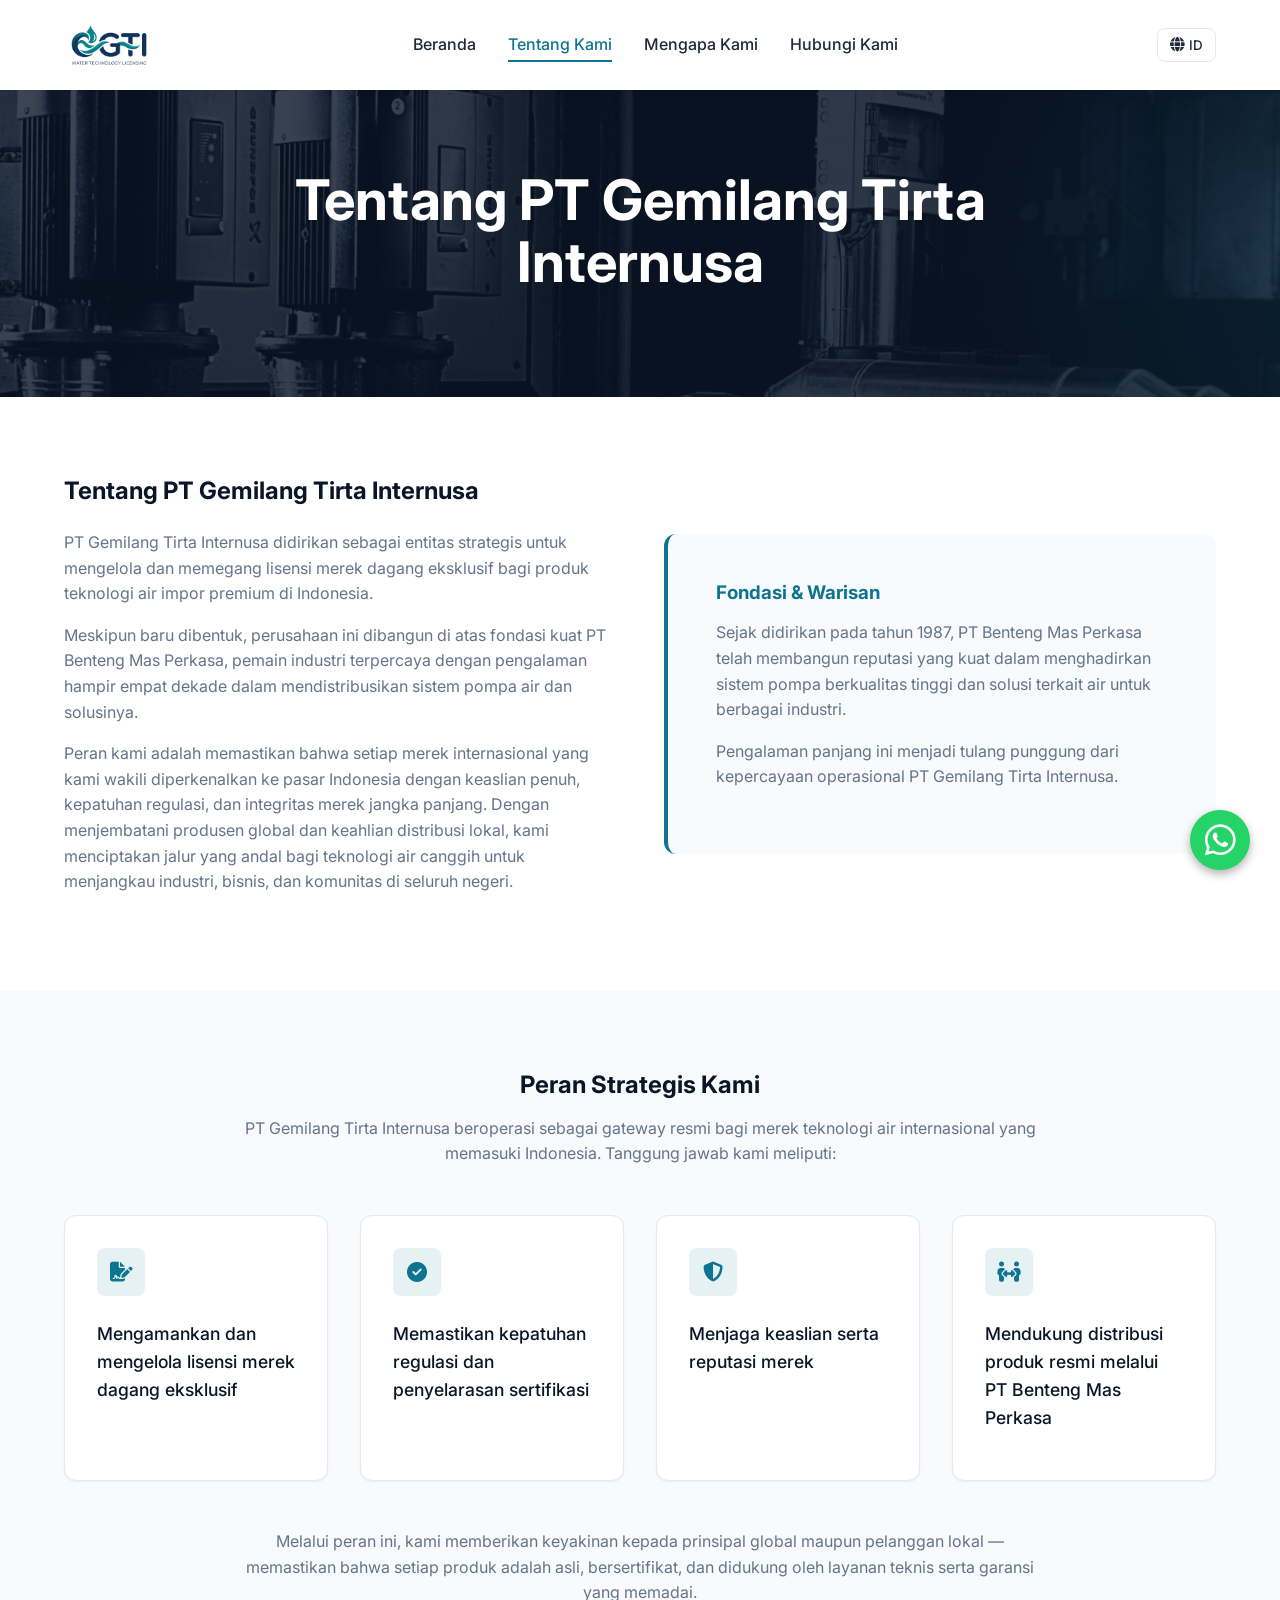
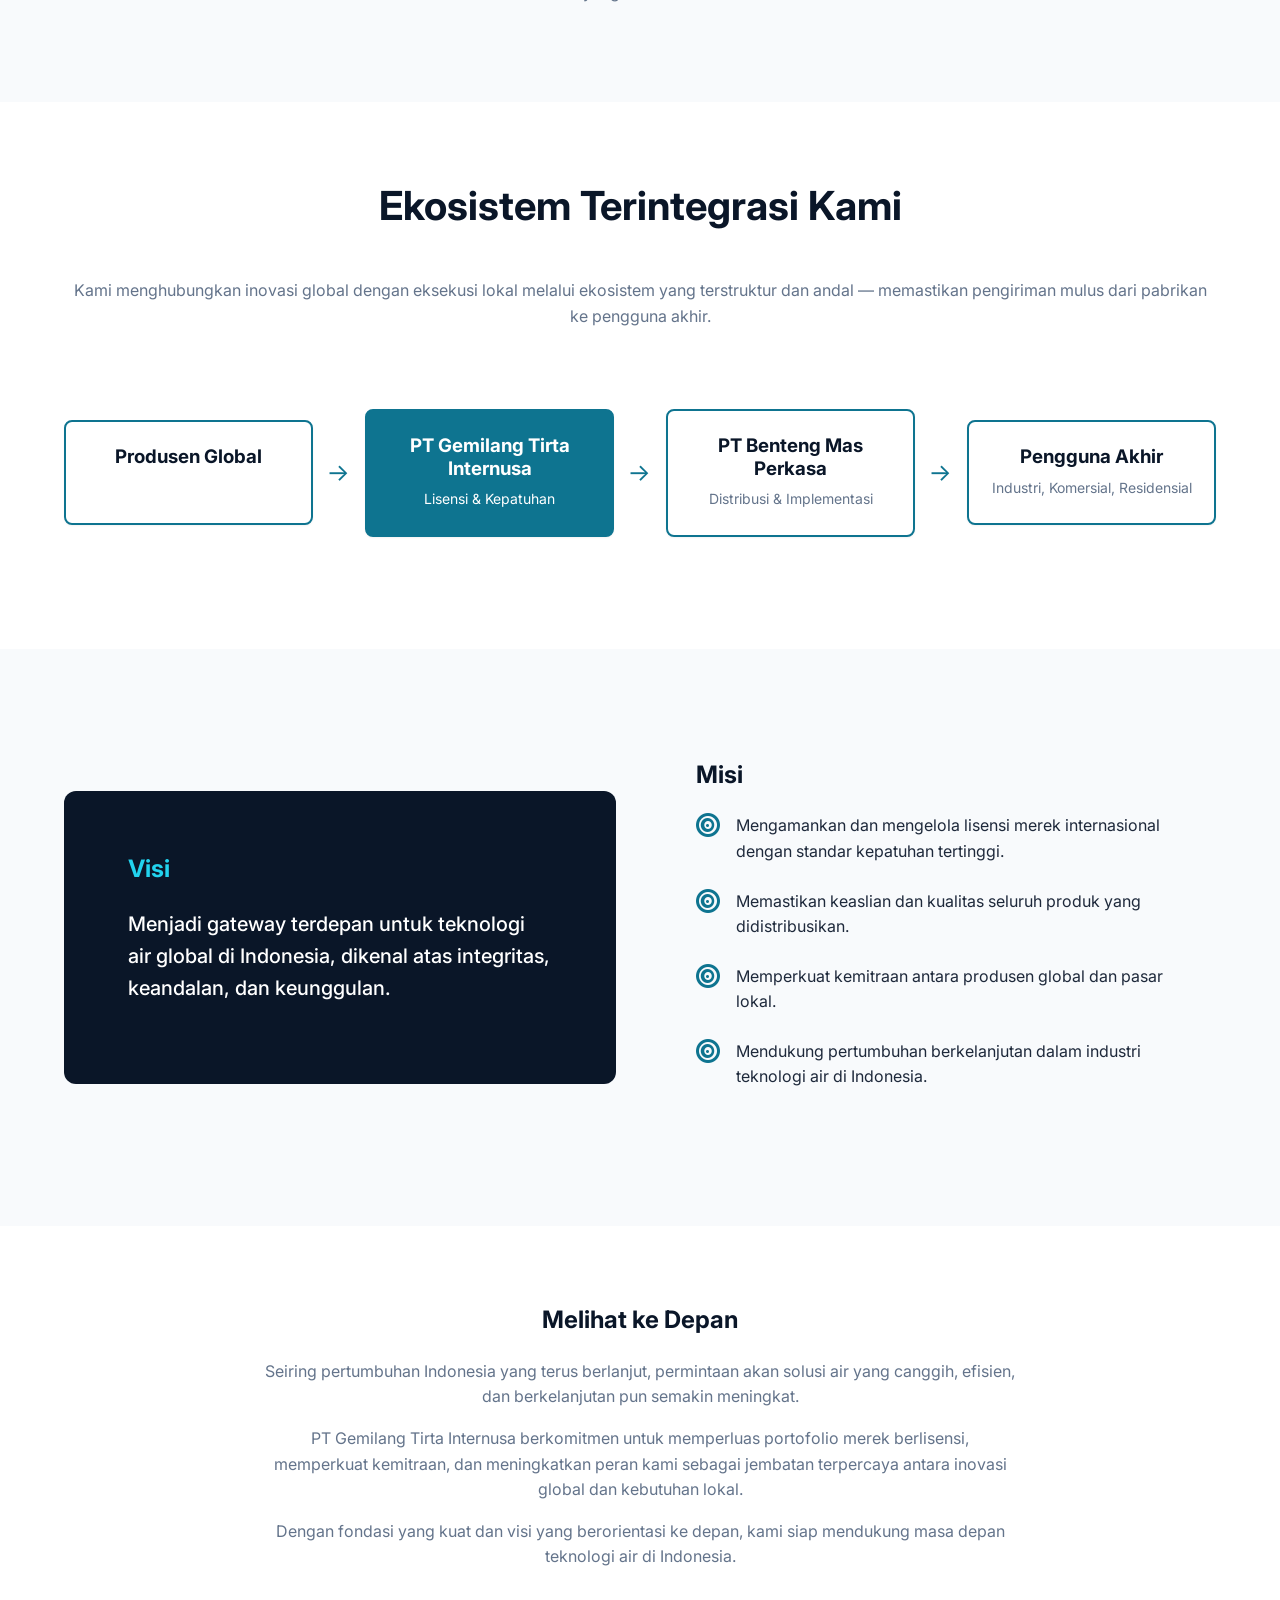
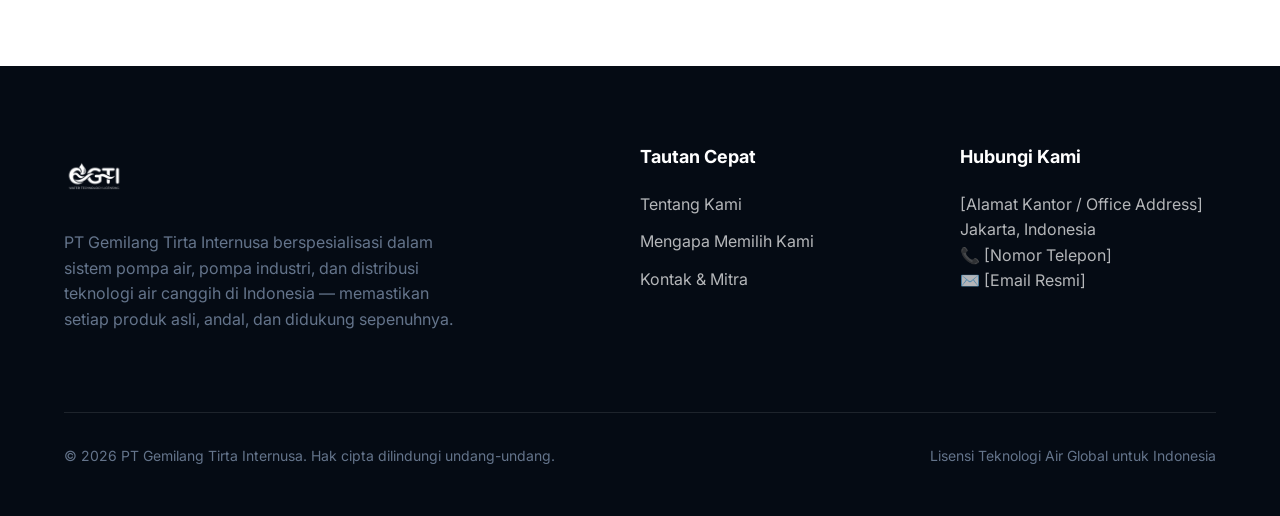
==== about.html @ 08c7417e "feat: Restructure multi-page website based on slide 6-11 editorial brief" ====
<!DOCTYPE html>
<html lang="id">
<head>
  <meta charset="UTF-8">
  <meta name="viewport" content="width=device-width, initial-scale=1.0">
  <title data-lang-id="Tentang Kami | PT Gemilang Tirta Internusa" data-lang-en="About Us | PT Gemilang Tirta Internusa">Tentang Kami | PT Gemilang Tirta Internusa</title>
  
  <link rel="preconnect" href="https://fonts.googleapis.com">
  <link rel="preconnect" href="https://fonts.gstatic.com" crossorigin>
  <link href="https://fonts.googleapis.com/css2?family=Inter:wght@400;500;600;700&display=swap" rel="stylesheet">
  <link rel="stylesheet" href="https://cdnjs.cloudflare.com/ajax/libs/font-awesome/6.4.2/css/all.min.css">
  <link rel="stylesheet" href="css/style.css">
</head>
<body>

  <!-- Header -->
  <header class="header">
    <div class="container nav-container">
      <a href="index.html" class="logo-wrapper">
        <img src="assets/images/logo.png" alt="GTI Logo">
      </a>
      
      <nav class="nav-menu">
        <a href="index.html" class="nav-link" data-lang-id="Beranda" data-lang-en="Home">Beranda</a>
        <a href="about.html" class="nav-link active" data-lang-id="Tentang Kami" data-lang-en="About Us">Tentang Kami</a>
        <a href="why-us.html" class="nav-link" data-lang-id="Mengapa Kami" data-lang-en="Why Choose Us">Mengapa Kami</a>
        <a href="contact.html" class="nav-link" data-lang-id="Hubungi Kami" data-lang-en="Contact Us">Hubungi Kami</a>
      </nav>

      <div class="nav-actions">
        <div class="lang-dropdown">
          <button class="lang-btn">
            <i class="fa-solid fa-globe" style="font-size: 1.1em; color: currentColor;"></i>
            <span id="current-lang">ID</span>
          </button>
          <div class="lang-menu">
            <button class="lang-option" data-value="id">Bahasa Indonesia</button>
            <button class="lang-option" data-value="en">English</button>
          </div>
        </div>
        
        <button class="mobile-toggle">
          <i class="fa-solid fa-bars" style="font-size: 1.5em; color: currentColor;"></i>
        </button>
      </div>
    </div>
  </header>

  <!-- Page Title -->
  <section class="hero fade-in" style="padding: 5rem 0; background-image: url('assets/benner/1-4-1536x1024.jpg');">
    <div class="container hero-content">
      <h1 class="hero-title" data-lang-id="Tentang PT Gemilang Tirta Internusa" data-lang-en="About PT Gemilang Tirta Internusa">Tentang PT Gemilang Tirta Internusa</h1>
    </div>
  </section>

  <!-- Section 2: About Us -->
  <section class="section">
    <div class="container fade-in">
      <div class="grid-2">
        <div>
          <h2 class="text-primary" style="margin-bottom: 1.5rem;" data-lang-id="Tentang PT Gemilang Tirta Internusa" data-lang-en="About PT Gemilang Tirta Internusa">Tentang PT Gemilang Tirta Internusa</h2>
          <p data-lang-id="PT Gemilang Tirta Internusa didirikan sebagai entitas strategis untuk mengelola dan memegang lisensi merek dagang eksklusif bagi produk teknologi air impor premium di Indonesia." data-lang-en="PT Gemilang Tirta Internusa was established as a strategic entity to manage and hold exclusive trademark licenses for premium imported water technology products in Indonesia.">PT Gemilang Tirta Internusa didirikan sebagai entitas strategis untuk mengelola dan memegang lisensi merek dagang eksklusif bagi produk teknologi air impor premium di Indonesia.</p>
          <p data-lang-id="Meskipun baru dibentuk, perusahaan ini dibangun di atas fondasi kuat PT Benteng Mas Perkasa, pemain industri terpercaya dengan pengalaman hampir empat dekade dalam mendistribusikan sistem pompa air dan solusinya." data-lang-en="While newly formed, the company is built upon the strong foundation of PT Benteng Mas Perkasa, a trusted industry player with nearly four decades of experience in distributing water pump systems and solutions.">Meskipun baru dibentuk, perusahaan ini dibangun di atas fondasi kuat PT Benteng Mas Perkasa, pemain industri terpercaya dengan pengalaman hampir empat dekade dalam mendistribusikan sistem pompa air dan solusinya.</p>
          <p data-lang-id="Peran kami adalah memastikan bahwa setiap merek internasional yang kami wakili diperkenalkan ke pasar Indonesia dengan keaslian penuh, kepatuhan regulasi, dan integritas merek jangka panjang. Dengan menjembatani produsen global dan keahlian distribusi lokal, kami menciptakan jalur yang andal bagi teknologi air canggih untuk menjangkau industri, bisnis, dan komunitas di seluruh negeri." data-lang-en="Our role is to ensure that every international brand we represent is introduced to the Indonesian market with full authenticity, compliance, and long-term brand integrity. By bridging global manufacturers with local distribution expertise, we create a reliable pathway for advanced water technologies to reach industries, businesses, and communities across the country.">Peran kami adalah memastikan bahwa setiap merek internasional yang kami wakili diperkenalkan ke pasar Indonesia dengan keaslian penuh, kepatuhan regulasi, dan integritas merek jangka panjang. Dengan menjembatani produsen global dan keahlian distribusi lokal, kami menciptakan jalur yang andal bagi teknologi air canggih untuk menjangkau industri, bisnis, dan komunitas di seluruh negeri.</p>
        </div>
        <div style="background-color: var(--color-neutral-light); padding: 3rem; border-radius: var(--radius-lg); border-left: 4px solid var(--color-secondary);">
          <h3 class="text-secondary" data-lang-id="Fondasi & Warisan" data-lang-en="Foundation & Legacy">Fondasi & Warisan</h3>
          <p data-lang-id="Sejak didirikan pada tahun 1987, PT Benteng Mas Perkasa telah membangun reputasi yang kuat dalam menghadirkan sistem pompa berkualitas tinggi dan solusi terkait air untuk berbagai industri." data-lang-en="Since its founding in 1987, PT Benteng Mas Perkasa has built a strong reputation for delivering high-quality pump systems and water-related solutions across a wide range of industries.">Sejak didirikan pada tahun 1987, PT Benteng Mas Perkasa telah membangun reputasi yang kuat dalam menghadirkan sistem pompa berkualitas tinggi dan solusi terkait air untuk berbagai industri.</p>
          <p data-lang-id="Pengalaman panjang ini menjadi tulang punggung dari kepercayaan operasional PT Gemilang Tirta Internusa." data-lang-en="This long-standing experience forms the backbone of PT Gemilang Tirta Internusa's operational confidence.">Pengalaman panjang ini menjadi tulang punggung dari kepercayaan operasional PT Gemilang Tirta Internusa.</p>
        </div>
      </div>
    </div>
  </section>

  <!-- Section 3: Our Strategic Role -->
  <section class="section section-bg-light">
    <div class="container fade-in">
      <div class="text-center" style="max-width: 800px; margin: 0 auto 3rem;">
        <h2 class="text-primary" data-lang-id="Peran Strategis Kami" data-lang-en="Our Strategic Role">Peran Strategis Kami</h2>
        <p data-lang-id="PT Gemilang Tirta Internusa beroperasi sebagai gateway resmi bagi merek teknologi air internasional yang memasuki Indonesia. Tanggung jawab kami meliputi:" data-lang-en="PT Gemilang Tirta Internusa operates as the official gateway for international water technology brands entering Indonesia. Our responsibilities include:">PT Gemilang Tirta Internusa beroperasi sebagai gateway resmi bagi merek teknologi air internasional yang memasuki Indonesia. Tanggung jawab kami meliputi:</p>
      </div>

      <div class="grid-4">
        <div class="card fade-in delay-1">
          <div class="card-icon"><i class="fa-solid fa-file-signature fa-lg"></i></div>
          <p style="font-weight: 500; font-size: 1.1rem; color: var(--color-primary);" data-lang-id="Mengamankan dan mengelola lisensi merek dagang eksklusif" data-lang-en="Securing and managing exclusive trademark licenses">Mengamankan dan mengelola lisensi merek dagang eksklusif</p>
        </div>
        <div class="card fade-in delay-2">
          <div class="card-icon"><i class="fa-solid fa-circle-check fa-lg"></i></div>
          <p style="font-weight: 500; font-size: 1.1rem; color: var(--color-primary);" data-lang-id="Memastikan kepatuhan regulasi dan penyelarasan sertifikasi" data-lang-en="Ensuring regulatory compliance and certification">Memastikan kepatuhan regulasi dan penyelarasan sertifikasi</p>
        </div>
        <div class="card fade-in delay-3">
          <div class="card-icon"><i class="fa-solid fa-shield-halved fa-lg"></i></div>
          <p style="font-weight: 500; font-size: 1.1rem; color: var(--color-primary);" data-lang-id="Menjaga keaslian serta reputasi merek" data-lang-en="Safeguarding brand authenticity and reputation">Menjaga keaslian serta reputasi merek</p>
        </div>
        <div class="card fade-in delay-4">
          <div class="card-icon"><i class="fa-solid fa-people-arrows fa-lg"></i></div>
          <p style="font-weight: 500; font-size: 1.1rem; color: var(--color-primary);" data-lang-id="Mendukung distribusi produk resmi melalui PT Benteng Mas Perkasa" data-lang-en="Supporting official product distribution through PT Benteng Mas Perkasa">Mendukung distribusi produk resmi melalui PT Benteng Mas Perkasa</p>
        </div>
      </div>
      
      <p class="text-center" style="margin-top: 3rem; max-width: 800px; margin-left: auto; margin-right: auto;" data-lang-id="Melalui peran ini, kami memberikan keyakinan kepada prinsipal global maupun pelanggan lokal — memastikan bahwa setiap produk adalah asli, bersertifikat, dan didukung oleh layanan teknis serta garansi yang memadai." data-lang-en="Through this role, we provide confidence to both global principals and local customers — ensuring that every product is genuine, certified, and backed by proper technical and warranty support.">Melalui peran ini, kami memberikan keyakinan kepada prinsipal global maupun pelanggan lokal — memastikan bahwa setiap produk adalah asli, bersertifikat, dan didukung oleh layanan teknis serta garansi yang memadai.</p>
    </div>
  </section>

  <!-- Section 6: Global to Local Ecosystem (Diagram) -->
  <section class="section">
    <div class="container fade-in">
      <h2 class="section-title" data-lang-id="Ekosistem Terintegrasi Kami" data-lang-en="Our Integrated Ecosystem">Ekosistem Terintegrasi Kami</h2>
      <p class="text-center" style="margin-bottom: 3rem;" data-lang-id="Kami menghubungkan inovasi global dengan eksekusi lokal melalui ekosistem yang terstruktur dan andal — memastikan pengiriman mulus dari pabrikan ke pengguna akhir." data-lang-en="We connect global innovation with local execution through a structured and reliable ecosystem — ensuring seamless delivery from manufacturer to end user.">Kami menghubungkan inovasi global dengan eksekusi lokal melalui ekosistem yang terstruktur dan andal — memastikan pengiriman mulus dari pabrikan ke pengguna akhir.</p>
      
      <div class="ecosystem-container">
        <div class="ecosystem-flow">
          <div class="ecosystem-node">
            <h3 data-lang-id="Produsen Global" data-lang-en="Global Manufacturers">Produsen Global</h3>
            <p>&nbsp;</p>
          </div>
          
          <div class="ecosystem-arrow">↓</div>
          
          <div class="ecosystem-node active fade-in delay-1">
            <h3>PT Gemilang Tirta Internusa</h3>
            <p data-lang-id="Lisensi & Kepatuhan" data-lang-en="Licensing & Compliance">Lisensi & Kepatuhan</p>
          </div>
          
          <div class="ecosystem-arrow">↓</div>
          
          <div class="ecosystem-node fade-in delay-2">
            <h3>PT Benteng Mas Perkasa</h3>
            <p data-lang-id="Distribusi & Implementasi" data-lang-en="Distribution & Implementation">Distribusi & Implementasi</p>
          </div>
          
          <div class="ecosystem-arrow">↓</div>
          
          <div class="ecosystem-node fade-in delay-3">
            <h3 data-lang-id="Pengguna Akhir" data-lang-en="End Users">Pengguna Akhir</h3>
            <p data-lang-id="Industri, Komersial, Residensial" data-lang-en="Industry, Commercial, Residential">Industri, Komersial, Residensial</p>
          </div>
        </div>
      </div>
    </div>
  </section>

  <!-- Section 8: Vision & Mission -->
  <section class="section section-bg-light">
    <div class="container fade-in">
      <div class="grid-2">
        <div style="background-color: var(--color-primary); color: var(--color-white); padding: 4rem; border-radius: var(--radius-lg);">
          <h2 class="text-accent" style="margin-bottom: 1.5rem;" data-lang-id="Visi" data-lang-en="Vision">Visi</h2>
          <p style="font-size: 1.25rem; font-weight: 500; color: var(--color-white);" data-lang-id="Menjadi gateway terdepan untuk teknologi air global di Indonesia, dikenal atas integritas, keandalan, dan keunggulan." data-lang-en="To become the leading gateway for global water technologies in Indonesia, recognized for integrity, reliability, and excellence.">Menjadi gateway terdepan untuk teknologi air global di Indonesia, dikenal atas integritas, keandalan, dan keunggulan.</p>
        </div>
        <div style="padding: 2rem;">
          <h2 class="text-primary" style="margin-bottom: 1.5rem;" data-lang-id="Misi" data-lang-en="Mission">Misi</h2>
          <ul style="list-style: none; padding: 0;">
            <li style="display: flex; gap: 1rem; margin-bottom: 1.5rem;">
              <i class="fa-solid fa-bullseye" style="color: var(--color-secondary); font-size: 1.5rem;"></i>
              <span data-lang-id="Mengamankan dan mengelola lisensi merek internasional dengan standar kepatuhan tertinggi." data-lang-en="To secure and manage international brand licenses with the highest standards of compliance.">Mengamankan dan mengelola lisensi merek internasional dengan standar kepatuhan tertinggi.</span>
            </li>
            <li style="display: flex; gap: 1rem; margin-bottom: 1.5rem;">
              <i class="fa-solid fa-bullseye" style="color: var(--color-secondary); font-size: 1.5rem;"></i>
              <span data-lang-id="Memastikan keaslian dan kualitas seluruh produk yang didistribusikan." data-lang-en="To ensure the authenticity and quality of all distributed products.">Memastikan keaslian dan kualitas seluruh produk yang didistribusikan.</span>
            </li>
            <li style="display: flex; gap: 1rem; margin-bottom: 1.5rem;">
              <i class="fa-solid fa-bullseye" style="color: var(--color-secondary); font-size: 1.5rem;"></i>
              <span data-lang-id="Memperkuat kemitraan antara produsen global dan pasar lokal." data-lang-en="To strengthen partnerships between global manufacturers and local markets.">Memperkuat kemitraan antara produsen global dan pasar lokal.</span>
            </li>
            <li style="display: flex; gap: 1rem; margin-bottom: 1.5rem;">
              <i class="fa-solid fa-bullseye" style="color: var(--color-secondary); font-size: 1.5rem;"></i>
              <span data-lang-id="Mendukung pertumbuhan berkelanjutan dalam industri teknologi air di Indonesia." data-lang-en="To support sustainable growth in Indonesia's water technology industry.">Mendukung pertumbuhan berkelanjutan dalam industri teknologi air di Indonesia.</span>
            </li>
          </ul>
        </div>
      </div>
    </div>
  </section>

  <!-- Section 9: Future Outlook -->
  <section class="section text-center fade-in">
    <div class="container" style="max-width: 800px;">
      <h2 class="text-primary" style="margin-bottom: 1.5rem;" data-lang-id="Melihat ke Depan" data-lang-en="Looking Ahead">Melihat ke Depan</h2>
      <p data-lang-id="Seiring pertumbuhan Indonesia yang terus berlanjut, permintaan akan solusi air yang canggih, efisien, dan berkelanjutan pun semakin meningkat." data-lang-en="As Indonesia continues to grow, so does the demand for advanced, efficient, and sustainable water solutions.">Seiring pertumbuhan Indonesia yang terus berlanjut, permintaan akan solusi air yang canggih, efisien, dan berkelanjutan pun semakin meningkat.</p>
      <p data-lang-id="PT Gemilang Tirta Internusa berkomitmen untuk memperluas portofolio merek berlisensi, memperkuat kemitraan, dan meningkatkan peran kami sebagai jembatan terpercaya antara inovasi global dan kebutuhan lokal." data-lang-en="PT Gemilang Tirta Internusa is committed to expanding its portfolio of licensed brands, strengthening its partnerships, and enhancing its role as a trusted bridge between global innovation and local needs.">PT Gemilang Tirta Internusa berkomitmen untuk memperluas portofolio merek berlisensi, memperkuat kemitraan, dan meningkatkan peran kami sebagai jembatan terpercaya antara inovasi global dan kebutuhan lokal.</p>
      <p data-lang-id="Dengan fondasi yang kuat dan visi yang berorientasi ke depan, kami siap mendukung masa depan teknologi air di Indonesia." data-lang-en="With a strong foundation and a forward-looking vision, we are ready to support the future of water technology in Indonesia.">Dengan fondasi yang kuat dan visi yang berorientasi ke depan, kami siap mendukung masa depan teknologi air di Indonesia.</p>
    </div>
  </section>

  <!-- Footer -->
  <footer class="footer">
    <div class="container">
      <div class="footer-top">
        <div class="footer-info">
          <img src="assets/images/logo.png" alt="GTI Logo" class="footer-logo">
          <p class="footer-desc" data-lang-id="PT Gemilang Tirta Internusa berspesialisasi dalam sistem pompa air, pompa industri, dan distribusi teknologi air canggih di Indonesia — memastikan setiap produk asli, andal, dan didukung sepenuhnya." data-lang-en="PT Gemilang Tirta Internusa specializes in water pump systems, industrial pumps, and advanced water technology distribution in Indonesia, ensuring every product is authentic, reliable, and fully supported.">PT Gemilang Tirta Internusa berspesialisasi dalam sistem pompa air, pompa industri, dan distribusi teknologi air canggih di Indonesia — memastikan setiap produk asli, andal, dan didukung sepenuhnya.</p>
        </div>
        <div class="footer-links">
          <h4 data-lang-id="Tautan Cepat" data-lang-en="Quick Links">Tautan Cepat</h4>
          <ul>
            <li><a href="about.html" data-lang-id="Tentang Kami" data-lang-en="About Us">Tentang Kami</a></li>
            <li><a href="why-us.html" data-lang-id="Mengapa Memilih Kami" data-lang-en="Why Choose Us">Mengapa Memilih Kami</a></li>
            <li><a href="contact.html" data-lang-id="Kontak & Mitra" data-lang-en="Contact & Partnership">Kontak & Mitra</a></li>
          </ul>
        </div>
        <div class="footer-contact">
          <h4 data-lang-id="Hubungi Kami" data-lang-en="Contact">Hubungi Kami</h4>
          <ul>
            <li>[Alamat Kantor / Office Address]</li>
            <li>Jakarta, Indonesia</li>
            <li>📞 [Nomor Telepon]</li>
            <li>✉️ [Email Resmi]</li>
          </ul>
        </div>
      </div>
      <div class="footer-bottom">
        <p>&copy; 2026 PT Gemilang Tirta Internusa. <span data-lang-id="Hak cipta dilindungi undang-undang." data-lang-en="All rights reserved.">Hak cipta dilindungi undang-undang.</span></p>
        <p data-lang-id="Lisensi Teknologi Air Global untuk Indonesia" data-lang-en="Licensing Global Water Technologies for Indonesia">Lisensi Teknologi Air Global untuk Indonesia</p>
      </div>
    </div>
  </footer>

  <!-- Floating WhatsApp Button -->
  <a href="https://wa.me/6281234567890" class="whatsapp-float" target="_blank" rel="noopener noreferrer" aria-label="Chat on WhatsApp">
    <i class="fa-brands fa-whatsapp"></i>
  </a>

  <script src="js/main.js"></script>
</body>
</html>
---- css/style.css ----
/* ==========================================================================
   CSS Variables & Tokens
   ========================================================================== */
:root {
  /* Colors */
  --color-primary: #0A1628; /* Deep Navy */
  --color-secondary: #0E7490; /* Ocean Teal */
  --color-accent: #22D3EE; /* Aqua Blue */
  --color-neutral-light: #F8FAFC; /* Soft White */
  --color-neutral: #64748B; /* Slate Gray */
  --color-text: #1E293B; /* Dark Charcoal */
  --color-white: #FFFFFF;
  --color-border: #E2E8F0;
  
  /* Typography */
  --font-main: 'Inter', -apple-system, BlinkMacSystemFont, 'Segoe UI', Roboto, Oxygen, Ubuntu, Cantarell, sans-serif;
  
  /* Shadow & Radius */
  --shadow-sm: 0 1px 2px 0 rgba(0, 0, 0, 0.05);
  --shadow-md: 0 4px 6px -1px rgba(0, 0, 0, 0.1), 0 2px 4px -1px rgba(0, 0, 0, 0.06);
  --shadow-lg: 0 10px 15px -3px rgba(0, 0, 0, 0.1), 0 4px 6px -2px rgba(0, 0, 0, 0.05);
  --radius-md: 8px;
  --radius-lg: 12px;
  
  /* Layout */
  --max-width: 1200px;
  --section-padding: 5rem 1rem;
}

/* ==========================================================================
   Reset & Base Styles
   ========================================================================== */
*, *::before, *::after {
  box-sizing: border-box;
  margin: 0;
  padding: 0;
}

html {
  scroll-behavior: smooth;
}

body {
  font-family: var(--font-main);
  color: var(--color-text);
  background-color: var(--color-white);
  line-height: 1.6;
  font-size: 16px;
  overflow-x: hidden;
}

a {
  text-decoration: none;
  color: inherit;
  transition: color 0.3s ease;
}

ul {
  list-style: none;
}

img {
  max-width: 100%;
  height: auto;
  display: block;
}

.container {
  width: 100%;
  max-width: var(--max-width);
  margin: 0 auto;
  padding: 0 1.5rem;
}

h1, h2, h3, h4, h5, h6 {
  line-height: 1.2;
  font-weight: 700;
  color: var(--color-primary);
  margin-bottom: 1rem;
}

p {
  margin-bottom: 1rem;
  color: var(--color-neutral);
}

.section {
  padding: var(--section-padding);
}

.section-bg-light {
  background-color: var(--color-neutral-light);
}

.section-bg-dark {
  background-color: var(--color-primary);
  color: var(--color-white);
}

.section-bg-dark h1, .section-bg-dark h2, .section-bg-dark h3, .section-bg-dark p {
  color: var(--color-white);
}

/* ==========================================================================
   Typography Utilities
   ========================================================================== */
.text-center { text-align: center; }
.text-primary { color: var(--color-primary); }
.text-secondary { color: var(--color-secondary); }
.text-accent { color: var(--color-accent); }
.text-white { color: var(--color-white) !important; }
.text-neutral { color: var(--color-neutral); }

.section-title {
  font-size: 2.5rem;
  margin-bottom: 3rem;
  text-align: center;
}

/* ==========================================================================
   Buttons
   ========================================================================== */
.btn {
  display: inline-flex;
  align-items: center;
  justify-content: center;
  gap: 0.5rem;
  padding: 0.75rem 1.5rem;
  border-radius: var(--radius-md);
  font-weight: 600;
  cursor: pointer;
  transition: all 0.3s ease;
  border: none;
  font-size: 1rem;
}

.btn-primary {
  background-color: var(--color-secondary);
  color: var(--color-white);
}

.btn-primary:hover {
  background-color: #0c6178;
  color: var(--color-white);
  transform: translateY(-2px);
}

.btn-outline {
  background-color: transparent;
  color: var(--color-secondary);
  border: 2px solid var(--color-secondary);
}

.btn-outline:hover {
  background-color: var(--color-secondary);
  color: var(--color-white);
}

.btn-white {
  background-color: var(--color-white);
  color: var(--color-primary);
}

.btn-white:hover {
  background-color: var(--color-neutral-light);
  transform: translateY(-2px);
}

/* ==========================================================================
   Header & Navigation
   ========================================================================== */
.header {
  background-color: var(--color-white);
  box-shadow: var(--shadow-sm);
  position: sticky;
  top: 0;
  z-index: 1000;
  width: 100%;
}

.nav-container {
  display: flex;
  justify-content: space-between;
  align-items: center;
  height: 90px;
}

.logo-wrapper {
  display: flex;
  align-items: center;
}

.logo-wrapper img {
  height: 90px;
  width: auto;
}

/* Nav Menu */
.nav-menu {
  display: flex;
  gap: 2rem;
  align-items: center;
}

.nav-link {
  font-weight: 500;
  color: var(--color-text);
  position: relative;
}

.nav-link::after {
  content: '';
  position: absolute;
  bottom: -4px;
  left: 0;
  width: 0;
  height: 2px;
  background-color: var(--color-secondary);
  transition: width 0.3s ease;
}

.nav-link:hover::after, .nav-link.active::after {
  width: 100%;
}

.nav-link:hover, .nav-link.active {
  color: var(--color-secondary);
}

/* Actions (Lang Switcher & Hamburger) */
.nav-actions {
  display: flex;
  align-items: center;
  gap: 1rem;
}

/* Language Switcher */
.lang-dropdown {
  position: relative;
  display: inline-block;
}

.lang-btn {
  display: flex;
  align-items: center;
  gap: 0.25rem;
  background: none;
  border: 1px solid var(--color-border);
  border-radius: var(--radius-md);
  padding: 0.5rem 0.75rem;
  font-family: inherit;
  font-weight: 500;
  cursor: pointer;
  color: var(--color-text);
  transition: border-color 0.3s;
}

.lang-btn:hover {
  border-color: var(--color-secondary);
}

.lang-menu {
  display: none;
  position: absolute;
  right: 0;
  top: 100%;
  margin-top: 0.5rem;
  background-color: var(--color-white);
  box-shadow: var(--shadow-md);
  border-radius: var(--radius-md);
  border: 1px solid var(--color-border);
  min-width: 140px;
  overflow: hidden;
  z-index: 100;
}

.lang-menu.show {
  display: block;
}

.lang-option {
  display: block;
  width: 100%;
  text-align: left;
  padding: 0.75rem 1rem;
  background: none;
  border: none;
  cursor: pointer;
  font-family: inherit;
  font-size: 0.95rem;
}

.lang-option:hover {
  background-color: var(--color-neutral-light);
  color: var(--color-secondary);
}

/* Mobile Toggle */
.mobile-toggle {
  display: none;
  background: none;
  border: none;
  cursor: pointer;
  color: var(--color-text);
}

/* ==========================================================================
   Hero Slider (Horizontal Carousel)
   ========================================================================== */
.hero-slider {
  position: relative;
  width: 100%;
  height: calc(100vh - 90px);
  min-height: 500px;
  overflow: hidden;
}

.slider-track {
  display: flex;
  width: 400%; /* 4 slides x 100% */
  height: 100%;
  transition: transform 0.8s cubic-bezier(0.25, 0.46, 0.45, 0.94);
}

.slide {
  flex: 0 0 25%; /* each slide = 1/4 of track */
  width: 25%;
  height: 100%;
  background-size: cover;
  background-position: center;
  background-repeat: no-repeat;
  display: flex;
  align-items: center;
  justify-content: center;
  position: relative;
}

.slide-overlay {
  position: absolute;
  top: 0;
  left: 0;
  width: 100%;
  height: 100%;
  background: linear-gradient(135deg, rgba(10, 22, 40, 0.85) 0%, rgba(10, 22, 40, 0.7) 40%, rgba(14, 116, 144, 0.6) 100%);
  backdrop-filter: grayscale(100%);
  -webkit-backdrop-filter: grayscale(100%);
  z-index: 1;
}

.slide-content {
  position: relative;
  z-index: 2;
  max-width: 800px;
  margin: 0 auto;
  text-align: center;
  padding: 0 2rem;
}

.slide-content .hero-title {
  font-size: 3.5rem;
  margin-bottom: 1.5rem;
  line-height: 1.1;
  color: #fff;
}

.slide-content .hero-subtitle {
  font-size: 1.25rem;
  margin-bottom: 2.5rem;
  color: #CBD5E1;
  font-weight: 400;
}

/* Slider Dot Navigation */
.slider-dots {
  position: absolute;
  bottom: 2rem;
  left: 50%;
  transform: translateX(-50%);
  display: flex;
  gap: 0.75rem;
  z-index: 10;
}

.dot {
  width: 12px;
  height: 12px;
  border-radius: 50%;
  border: 2px solid rgba(255, 255, 255, 0.7);
  background: transparent;
  cursor: pointer;
  transition: all 0.3s ease;
  padding: 0;
}

.dot:hover {
  background: rgba(255, 255, 255, 0.5);
}

.dot.active {
  background: var(--color-accent);
  border-color: var(--color-accent);
  transform: scale(1.2);
}

/* ==========================================================================
   Hero Section (for non-homepage pages)
   ========================================================================== */
.hero {
  background-color: var(--color-primary);
  color: var(--color-white);
  padding: 8rem 0;
  position: relative;
  overflow: hidden;
  background-size: cover;
  background-position: center;
  background-repeat: no-repeat;
}

.hero::before {
  content: '';
  position: absolute;
  top: 0;
  left: 0;
  width: 100%;
  height: 100%;
  background: linear-gradient(135deg, rgba(10, 22, 40, 0.75) 0%, rgba(10, 22, 40, 0.85) 100%);
  z-index: 1;
}

/* Subtle accent glow */
.hero::after {
  content: '';
  position: absolute;
  bottom: 0;
  right: -10%;
  width: 60%;
  height: 100%;
  background-image: radial-gradient(circle at 100% 50%, rgba(34, 211, 238, 0.08) 0%, transparent 60%);
  z-index: 1;
}

.hero-content {
  position: relative;
  z-index: 2;
  max-width: 800px;
  margin: 0 auto;
  text-align: center;
}

.hero-title {
  font-size: 3.5rem;
  margin-bottom: 1.5rem;
  line-height: 1.1;
  color: var(--color-white);
}

.hero-subtitle {
  font-size: 1.25rem;
  margin-bottom: 2.5rem;
  color: #CBD5E1;
  font-weight: 400;
}

.hero-cta {
  display: flex;
  gap: 1rem;
  justify-content: center;
}

/* ==========================================================================
   Logo Strip (Trust Bar)
   ========================================================================== */
.logo-strip {
  background-color: var(--color-white);
  padding: 3rem 0;
  border-bottom: 1px solid var(--color-border);
}

.logo-strip-title {
  text-align: center;
  font-size: 0.875rem;
  text-transform: uppercase;
  letter-spacing: 0.05em;
  color: var(--color-neutral);
  margin-bottom: 2rem;
  font-weight: 600;
}

.logo-grid {
  display: flex;
  justify-content: center;
  align-items: center;
  gap: 4rem;
  flex-wrap: wrap;
}

.logo-item {
  height: 40px;
  opacity: 0.5;
  filter: grayscale(100%);
  transition: all 0.3s ease;
  display: flex;
  align-items: center;
  color: var(--color-neutral);
  font-weight: bold;
  font-size: 1.25rem;
}

.logo-item:hover {
  opacity: 1;
  filter: grayscale(0%);
}

/* ==========================================================================
   Grids & Cards
   ========================================================================== */
.grid-2 {
  display: grid;
  grid-template-columns: repeat(2, 1fr);
  gap: 3rem;
  align-items: center;
}

.grid-3 {
  display: grid;
  grid-template-columns: repeat(3, 1fr);
  gap: 2rem;
}

.grid-4 {
  display: grid;
  grid-template-columns: repeat(4, 1fr);
  gap: 2rem;
}

.card {
  background-color: var(--color-white);
  border-radius: var(--radius-lg);
  padding: 2rem;
  box-shadow: var(--shadow-sm);
  border: 1px solid var(--color-border);
  transition: transform 0.3s ease, box-shadow 0.3s ease;
  height: 100%;
}

.card:hover {
  transform: translateY(-5px);
  box-shadow: var(--shadow-md);
}

.card-icon {
  width: 48px;
  height: 48px;
  background-color: rgba(14, 116, 144, 0.1);
  color: var(--color-secondary);
  border-radius: var(--radius-md);
  display: flex;
  align-items: center;
  justify-content: center;
  margin-bottom: 1.5rem;
}

.card-title {
  font-size: 1.25rem;
  margin-bottom: 1rem;
}

/* ==========================================================================
   Ecosystem Section (Diagram)
   ========================================================================== */
.ecosystem-container {
  max-width: 100%;
  margin: 0 auto;
}

.ecosystem-flow {
  display: flex;
  flex-direction: row;
  align-items: center;
  justify-content: space-between;
  position: relative;
  padding: 2rem 0;
  gap: 1rem;
}

.ecosystem-node {
  background-color: var(--color-white);
  border: 2px solid var(--color-secondary);
  border-radius: var(--radius-md);
  padding: 1.5rem 1rem;
  width: 100%;
  flex: 1;
  text-align: center;
  position: relative;
  z-index: 2;
  box-shadow: var(--shadow-sm);
}

.ecosystem-node.active {
  background-color: var(--color-secondary);
  color: var(--color-white);
}

.ecosystem-node.active h3, .ecosystem-node.active p {
  color: var(--color-white);
}

.ecosystem-node h3 {
  margin-bottom: 0.5rem;
}

.ecosystem-node p {
  margin-bottom: 0;
  font-size: 0.875rem;
}

.ecosystem-arrow {
  color: var(--color-secondary);
  font-size: 1.5rem;
  z-index: 1;
  transform: rotate(-90deg); /* Make arrow point right */
}

/* ==========================================================================
   Contact Form
   ========================================================================== */
.contact-wrapper {
  background-color: var(--color-white);
  border-radius: var(--radius-lg);
  box-shadow: var(--shadow-md);
  overflow: hidden;
  display: flex;
}

.contact-info-panel {
  background-color: var(--color-primary);
  color: var(--color-white);
  padding: 3rem;
  width: 40%;
}

.contact-info-panel h3, .contact-info-panel p {
  color: var(--color-white);
}

.contact-detail {
  display: flex;
  gap: 1rem;
  margin-top: 2rem;
}

.contact-detail-icon {
  color: var(--color-accent);
}

.contact-form-panel {
  padding: 3rem;
  width: 60%;
}

.form-group {
  margin-bottom: 1.5rem;
}

.form-label {
  display: block;
  font-weight: 500;
  margin-bottom: 0.5rem;
  color: var(--color-text);
}

.form-control {
  width: 100%;
  padding: 0.75rem 1rem;
  border: 1px solid var(--color-border);
  border-radius: var(--radius-md);
  font-family: inherit;
  font-size: 1rem;
  transition: border-color 0.3s;
}

.form-control:focus {
  outline: none;
  border-color: var(--color-secondary);
  box-shadow: 0 0 0 3px rgba(14, 116, 144, 0.1);
}

textarea.form-control {
  resize: vertical;
  min-height: 120px;
}

/* ==========================================================================
   Footer
   ========================================================================== */
.footer {
  background-color: #050B14; /* Darker Navy */
  color: rgba(255, 255, 255, 0.7);
  padding: 5rem 0 2rem;
}

.footer-top {
  display: grid;
  grid-template-columns: 2fr 1fr 1fr;
  gap: 4rem;
  margin-bottom: 4rem;
}

.footer-logo {
  height: 60px;
  margin-bottom: 1.5rem;
  filter: brightness(0) invert(1);
}

.footer-desc {
  max-width: 400px;
}

.footer h4 {
  color: var(--color-white);
  margin-bottom: 1.5rem;
  font-size: 1.125rem;
}

.footer-links li {
  margin-bottom: 0.75rem;
}

.footer-links a {
  transition: color 0.3s;
}

.footer-links a:hover {
  color: var(--color-accent);
}

.footer-bottom {
  border-top: 1px solid rgba(255, 255, 255, 0.1);
  padding-top: 2rem;
  display: flex;
  justify-content: space-between;
  align-items: center;
  font-size: 0.875rem;
}

/* ==========================================================================
   Animations
   ========================================================================== */
.fade-in {
  opacity: 0;
  transform: translateY(20px);
  transition: opacity 0.6s ease-out, transform 0.6s ease-out;
}

.fade-in.visible {
  opacity: 1;
  transform: translateY(0);
}

.delay-1 { transition-delay: 0.1s; }
.delay-2 { transition-delay: 0.2s; }
.delay-3 { transition-delay: 0.3s; }
.delay-4 { transition-delay: 0.4s; }

/* ==========================================================================
   Responsive Breakpoints
   ========================================================================== */
@media (max-width: 1024px) {
  .hero-title { font-size: 3rem; }
  .slide-content .hero-title { font-size: 3rem; }
  .grid-4 { grid-template-columns: repeat(2, 1fr); }
  .footer-top { grid-template-columns: 1fr 1fr; gap: 3rem; }
  .contact-wrapper { flex-direction: column; }
  .contact-info-panel, .contact-form-panel { width: 100%; padding: 2rem; }
  .ecosystem-flow { flex-direction: column; gap: 1rem; }
  .ecosystem-arrow { margin: 1rem 0; transform: none; } /* Arrow points down on mobile */
  .ecosystem-node { max-width: 400px; }
}

@media (max-width: 768px) {
  .nav-menu {
    position: fixed;
    top: 90px;
    left: -100%;
    width: 100%;
    height: calc(100vh - 90px);
    background-color: var(--color-white);
    flex-direction: column;
    padding: 2rem;
    transition: left 0.3s ease;
    align-items: flex-start;
  }
  
  .nav-menu.active { left: 0; }
  .mobile-toggle { display: block; }
  
  .hero-title { font-size: 2.5rem; }
  .slide-content .hero-title { font-size: 2.5rem; }
  .hero-slider { height: 80vh; min-height: 450px; }
  .hero { padding: 6rem 0; }
  .grid-2, .grid-3 { grid-template-columns: 1fr; }
  .footer-top { grid-template-columns: 1fr; }
  .footer-bottom { flex-direction: column; gap: 1rem; text-align: center; }
}

@media (max-width: 480px) {
  .hero-title { font-size: 2rem; }
  .slide-content .hero-title { font-size: 2rem; }
  .hero-slider { height: 85vh; min-height: 400px; }
  .slide-content .hero-subtitle { font-size: 1rem; }
  .hero-cta { flex-direction: column; width: 100%; }
  .btn { width: 100%; }
  .grid-4 { grid-template-columns: 1fr; }
}

/* ==========================================================================
   WhatsApp Floating Button
   ========================================================================== */
.whatsapp-float {
  position: fixed;
  bottom: 30px;
  right: 30px;
  width: 60px;
  height: 60px;
  background-color: #25D366;
  color: white;
  border-radius: 50px;
  display: flex;
  align-items: center;
  justify-content: center;
  font-size: 30px;
  box-shadow: 0 4px 10px rgba(0, 0, 0, 0.3);
  z-index: 9999;
  transition: transform 0.3s ease, box-shadow 0.3s ease;
}

.whatsapp-float i {
  font-size: 35px;
  display: block;
}

.whatsapp-float:hover {
  transform: translateY(-5px);
  box-shadow: 0 6px 15px rgba(0, 0, 0, 0.4);
}

@media (max-width: 768px) {
  .whatsapp-float {
    width: 50px;
    height: 50px;
    bottom: 20px;
    right: 20px;
  }
  
  .whatsapp-float i {
    font-size: 28px;
  }
}
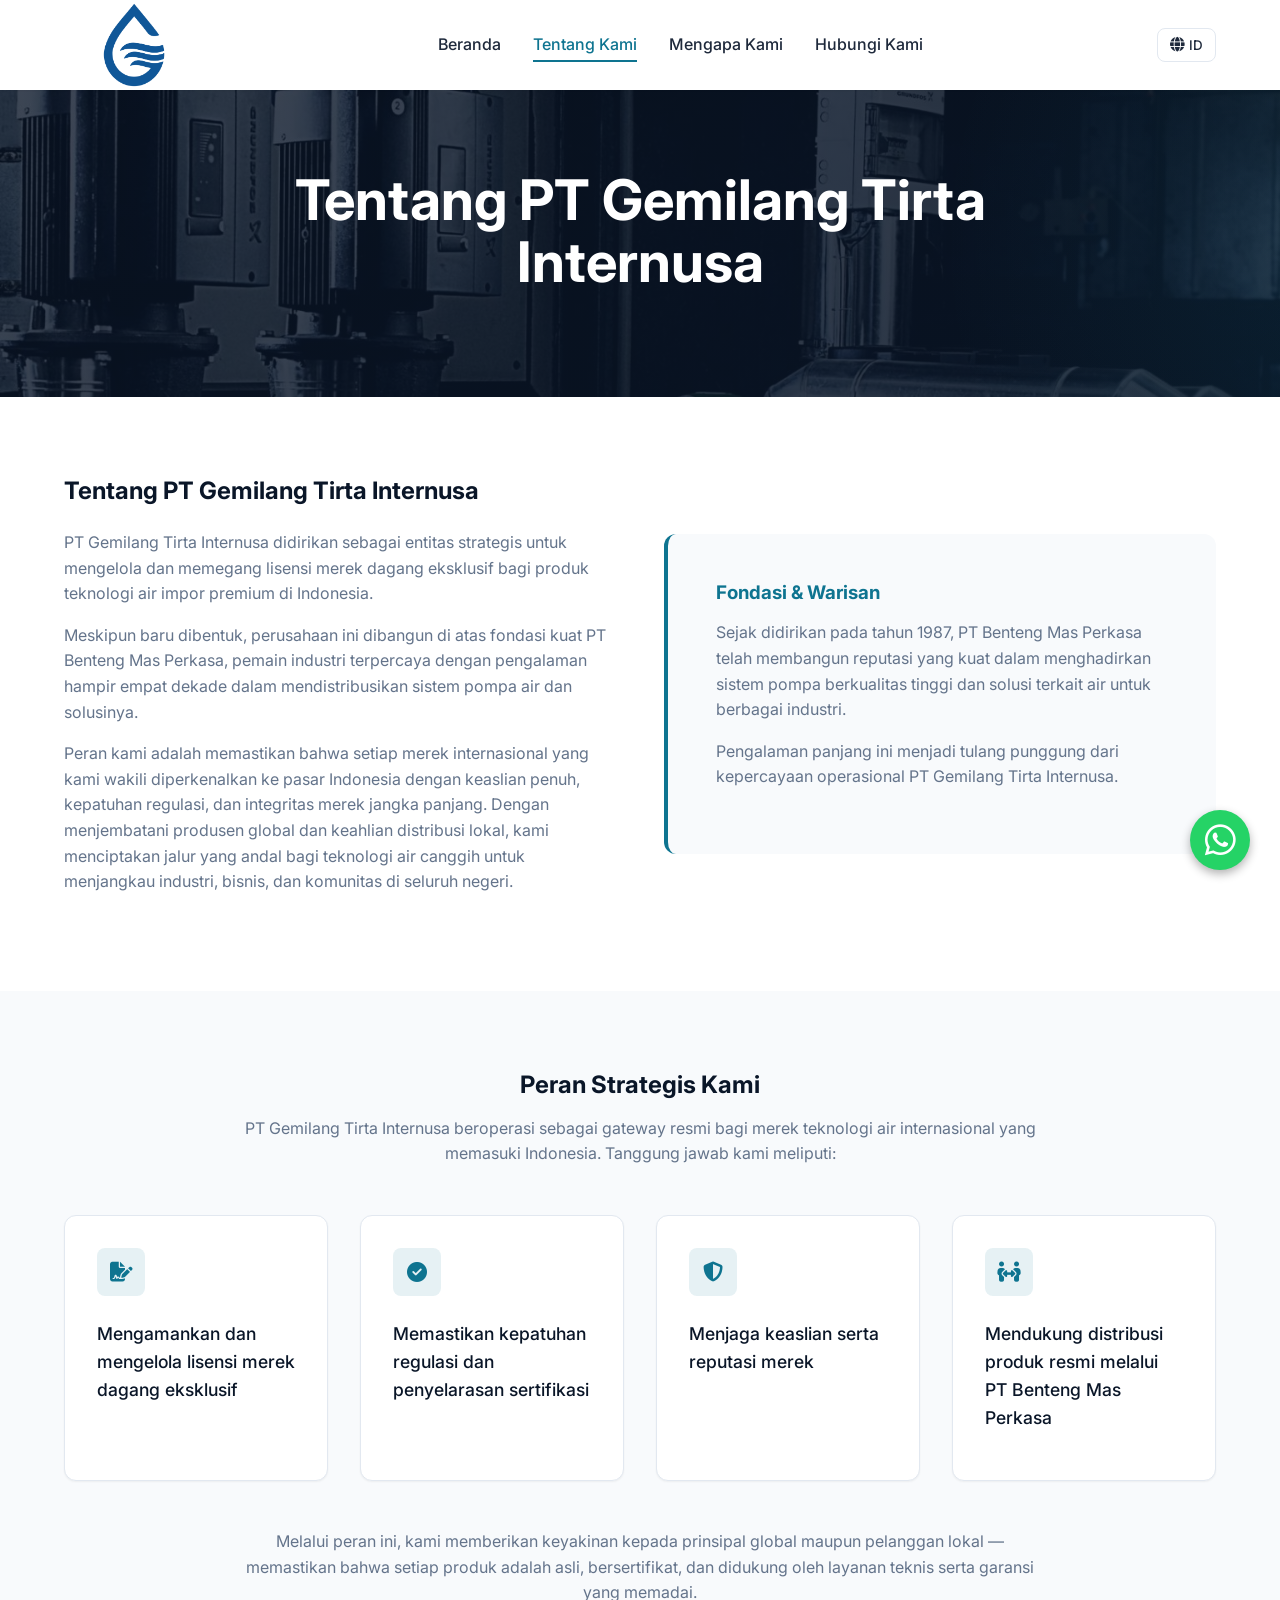
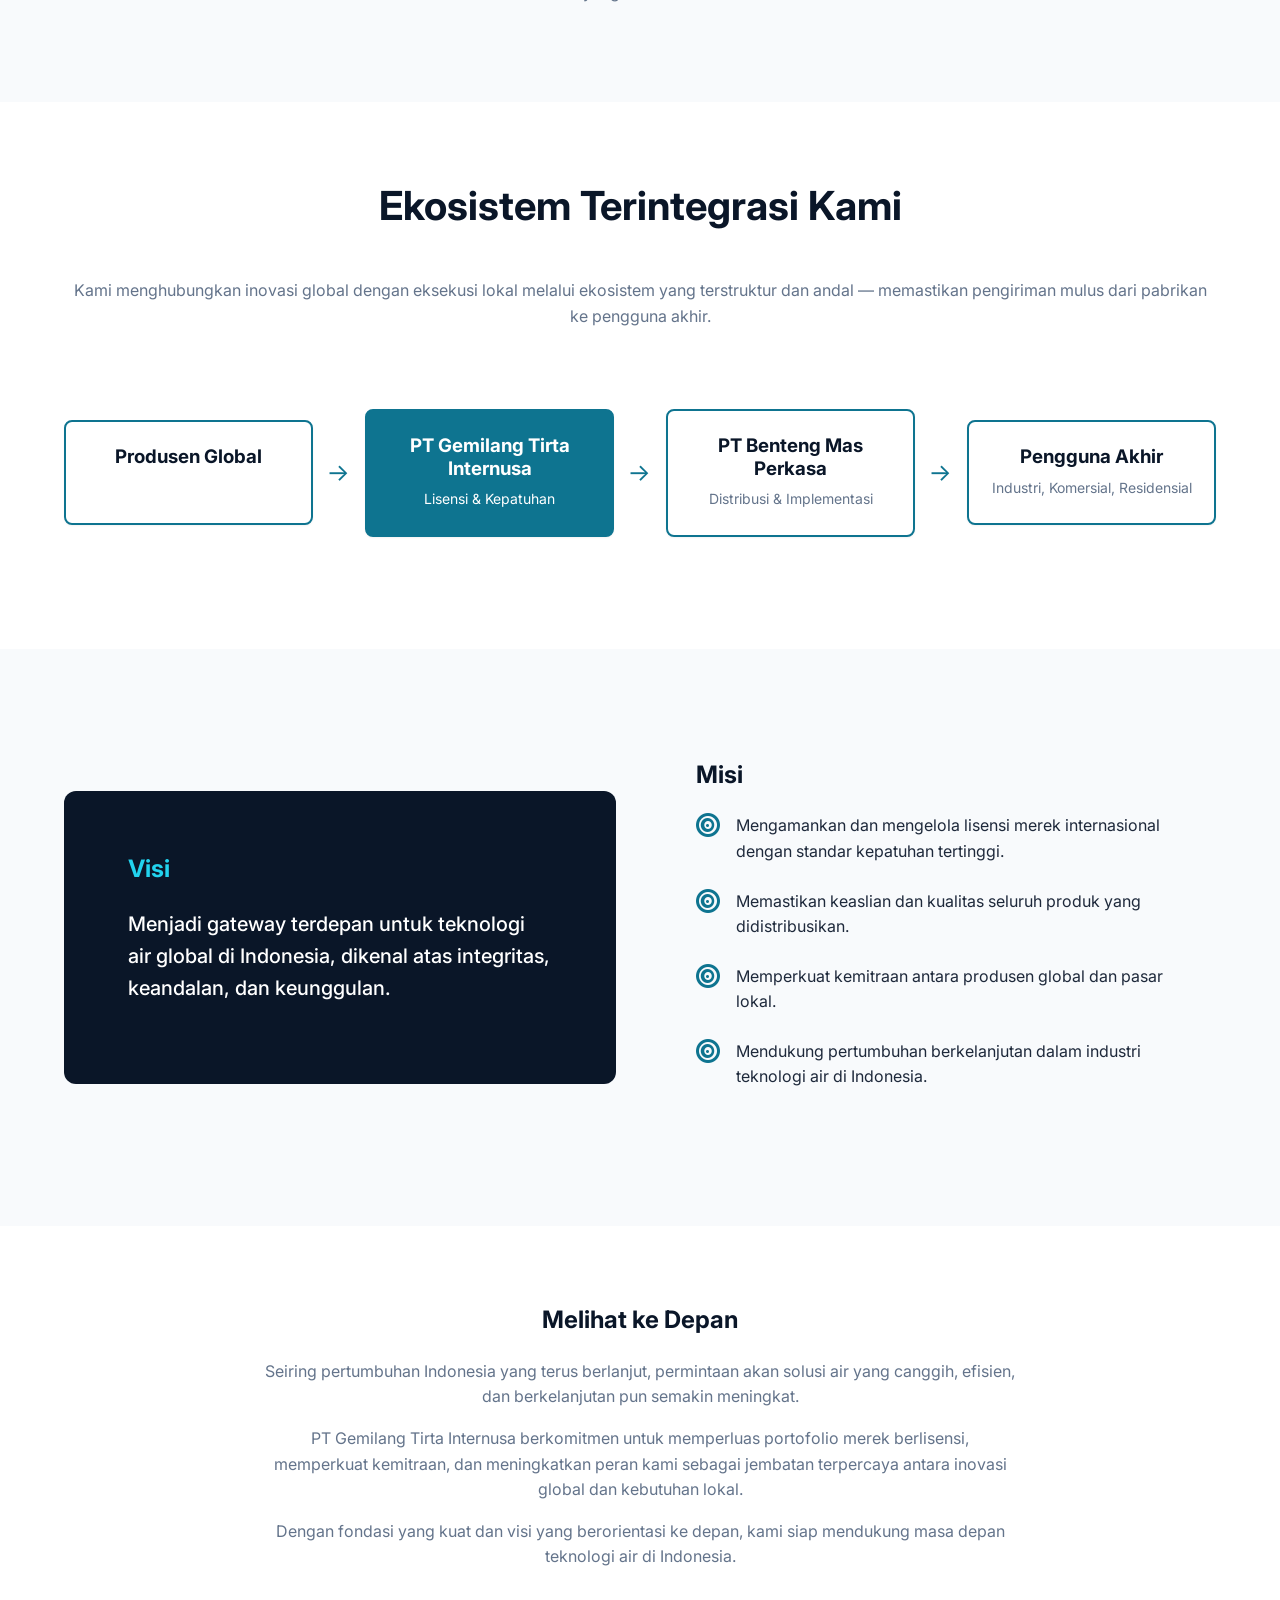
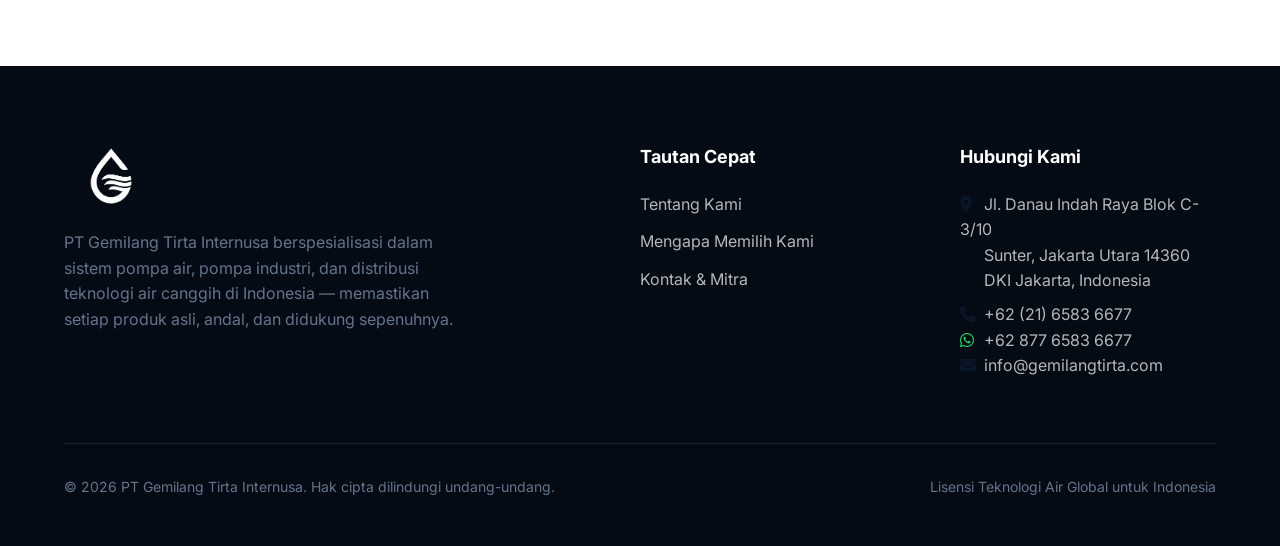
==== commit 3353cb5e: "feat: apply PDF revisions, update GTI logo, restore hero slider, and configure WA links" ====
--- a/about.html
+++ b/about.html
@@ -17,7 +17,7 @@
   <header class="header">
     <div class="container nav-container">
       <a href="index.html" class="logo-wrapper">
-        <img src="assets/images/logo.png" alt="GTI Logo">
+        <img src="assets/images/Logo GTI.png" alt="GTI Logo">
       </a>
       
       <nav class="nav-menu">
@@ -189,7 +189,7 @@
     <div class="container">
       <div class="footer-top">
         <div class="footer-info">
-          <img src="assets/images/logo.png" alt="GTI Logo" class="footer-logo">
+          <img src="assets/images/Logo GTI.png" alt="GTI Logo" class="footer-logo">
           <p class="footer-desc" data-lang-id="PT Gemilang Tirta Internusa berspesialisasi dalam sistem pompa air, pompa industri, dan distribusi teknologi air canggih di Indonesia — memastikan setiap produk asli, andal, dan didukung sepenuhnya." data-lang-en="PT Gemilang Tirta Internusa specializes in water pump systems, industrial pumps, and advanced water technology distribution in Indonesia, ensuring every product is authentic, reliable, and fully supported.">PT Gemilang Tirta Internusa berspesialisasi dalam sistem pompa air, pompa industri, dan distribusi teknologi air canggih di Indonesia — memastikan setiap produk asli, andal, dan didukung sepenuhnya.</p>
         </div>
         <div class="footer-links">
@@ -203,10 +203,11 @@
         <div class="footer-contact">
           <h4 data-lang-id="Hubungi Kami" data-lang-en="Contact">Hubungi Kami</h4>
           <ul>
-            <li>[Alamat Kantor / Office Address]</li>
-            <li>Jakarta, Indonesia</li>
-            <li>📞 [Nomor Telepon]</li>
-            <li>✉️ [Email Resmi]</li>
+            <!-- Updated from PDF -->
+            <li><i class="fa-solid fa-location-dot" style="width: 20px; color: var(--color-primary);"></i> Jl. Danau Indah Raya Blok C-3/10<br><span style="padding-left: 24px;">Sunter, Jakarta Utara 14360</span><br><span style="padding-left: 24px;">DKI Jakarta, Indonesia</span></li>
+            <li style="margin-top: 8px;"><i class="fa-solid fa-phone" style="width: 20px; color: var(--color-primary);"></i> +62 (21) 6583 6677</li>
+            <li><i class="fa-brands fa-whatsapp" style="width: 20px; color: #25D366;"></i> +62 877 6583 6677</li>
+            <li><i class="fa-solid fa-envelope" style="width: 20px; color: var(--color-primary);"></i> info@gemilangtirta.com</li>
           </ul>
         </div>
       </div>
@@ -218,7 +219,7 @@
   </footer>
 
   <!-- Floating WhatsApp Button -->
-  <a href="https://wa.me/6281234567890" class="whatsapp-float" target="_blank" rel="noopener noreferrer" aria-label="Chat on WhatsApp">
+  <a href="https://wa.me/6287765836677" class="whatsapp-float" target="_blank" rel="noopener noreferrer" aria-label="Chat on WhatsApp">
     <i class="fa-brands fa-whatsapp"></i>
   </a>
 
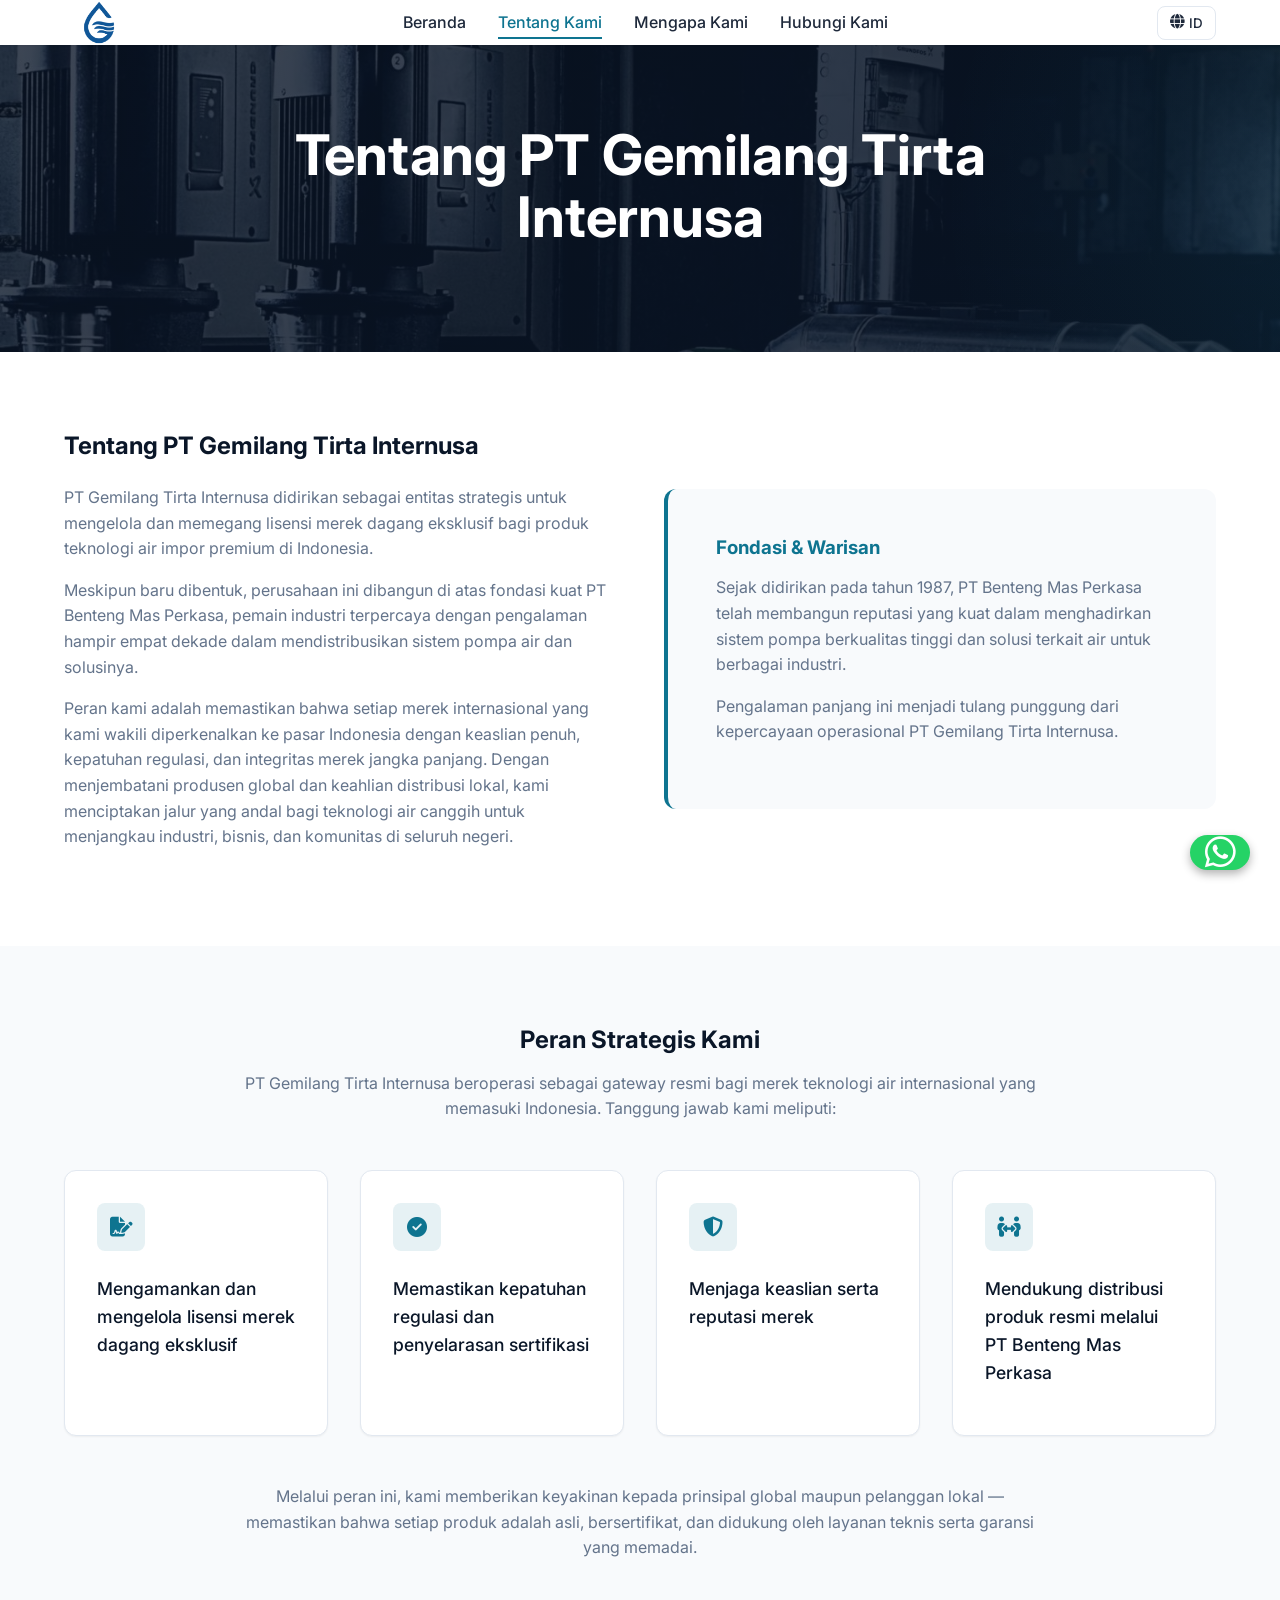
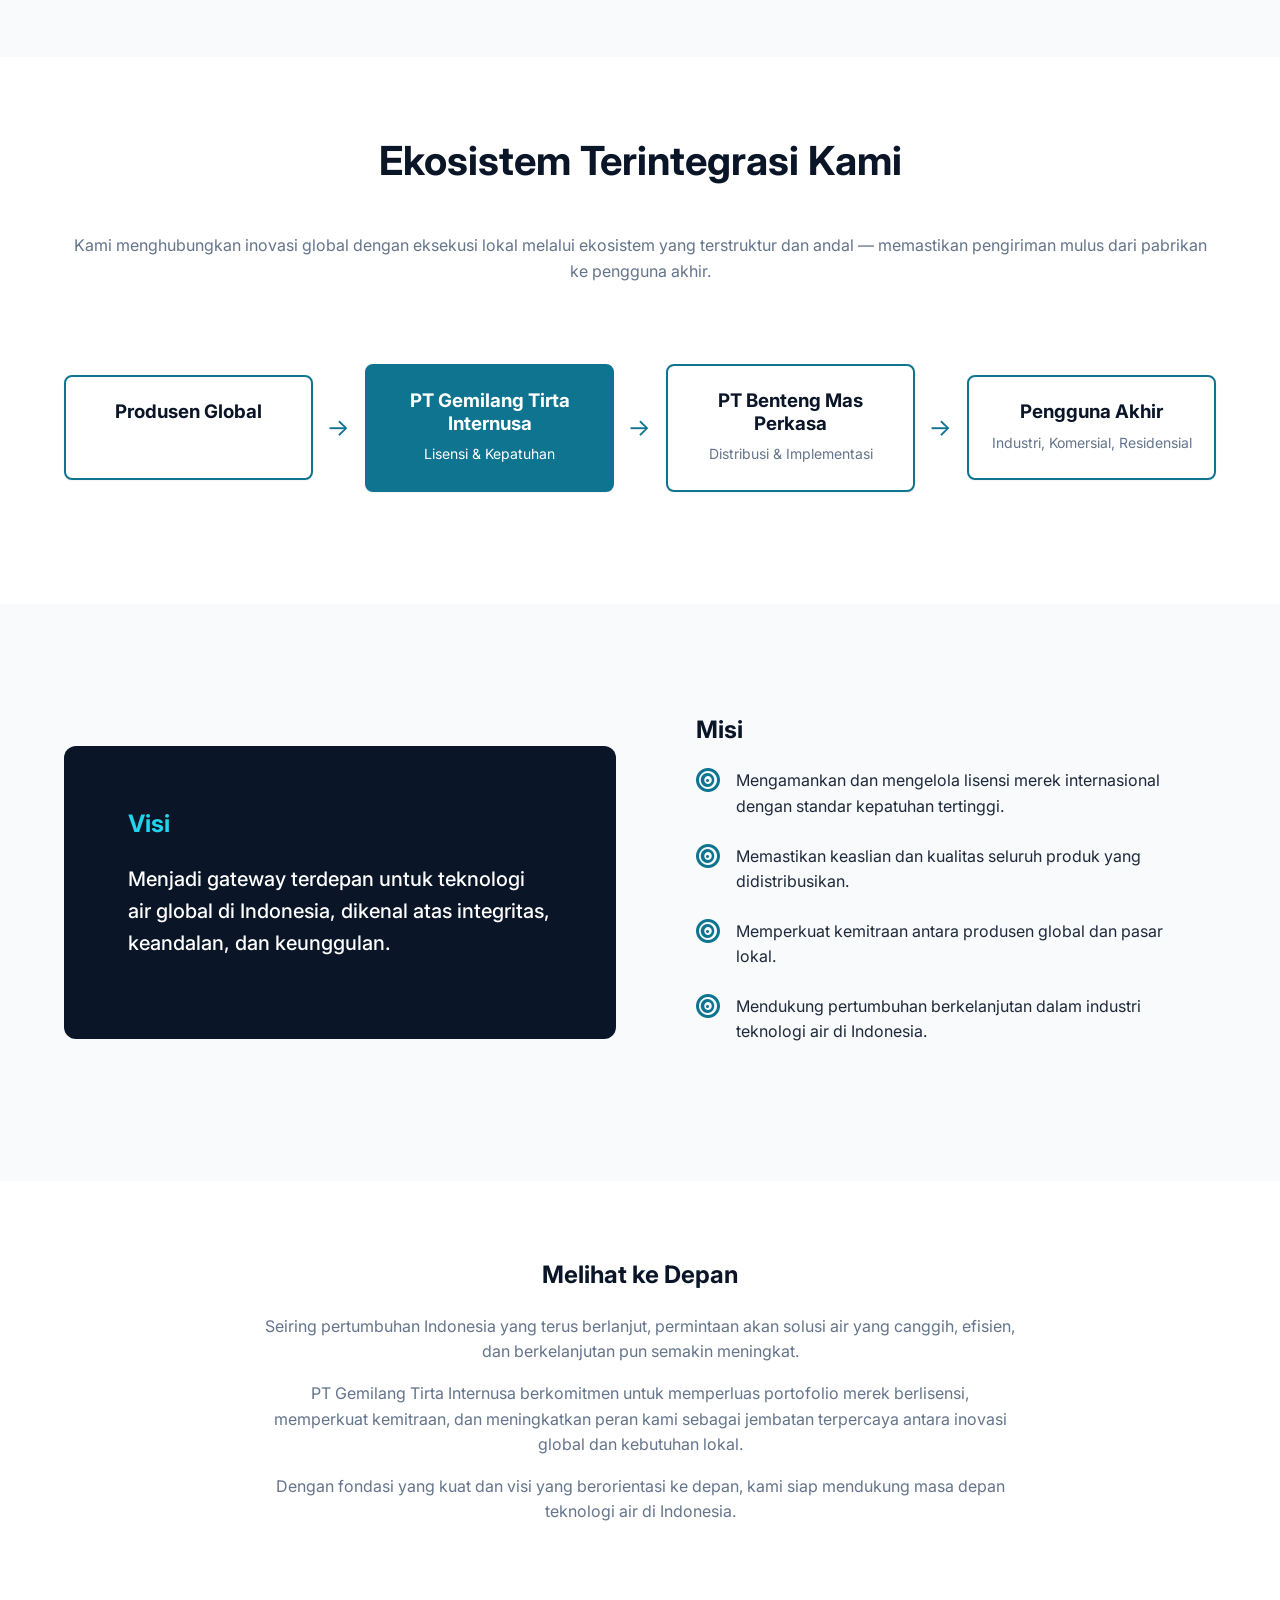
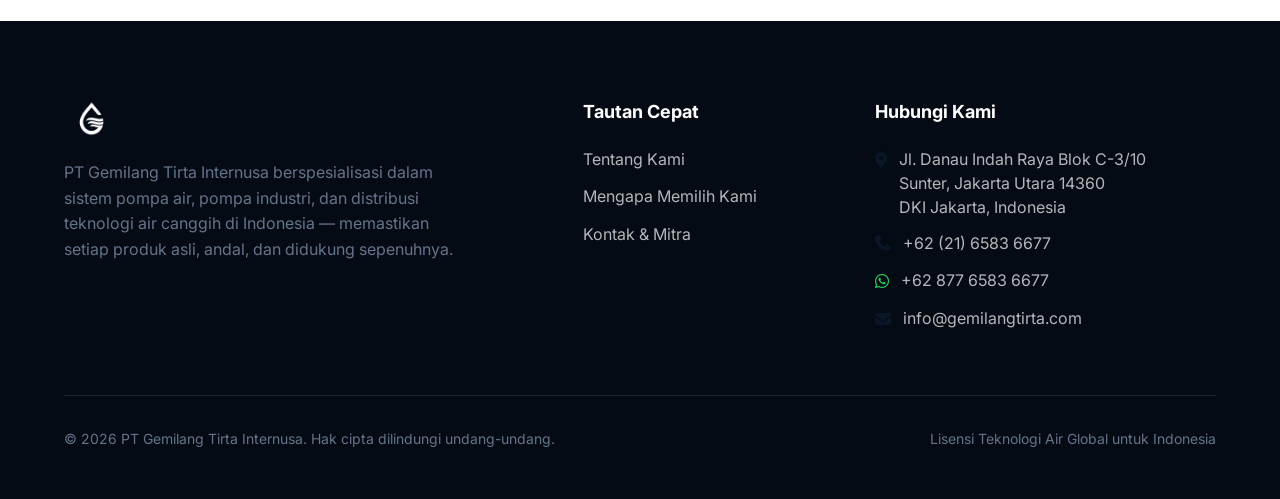
==== commit 7e2b8b86: "fix: adjust logo sizes, ensure ecosystem card alignment, and restructure footer contact" ====
--- a/about.html
+++ b/about.html
@@ -204,10 +204,22 @@
           <h4 data-lang-id="Hubungi Kami" data-lang-en="Contact">Hubungi Kami</h4>
           <ul>
             <!-- Updated from PDF -->
-            <li><i class="fa-solid fa-location-dot" style="width: 20px; color: var(--color-primary);"></i> Jl. Danau Indah Raya Blok C-3/10<br><span style="padding-left: 24px;">Sunter, Jakarta Utara 14360</span><br><span style="padding-left: 24px;">DKI Jakarta, Indonesia</span></li>
-            <li style="margin-top: 8px;"><i class="fa-solid fa-phone" style="width: 20px; color: var(--color-primary);"></i> +62 (21) 6583 6677</li>
-            <li><i class="fa-brands fa-whatsapp" style="width: 20px; color: #25D366;"></i> +62 877 6583 6677</li>
-            <li><i class="fa-solid fa-envelope" style="width: 20px; color: var(--color-primary);"></i> info@gemilangtirta.com</li>
+            <li style="display: flex; gap: 12px; align-items: flex-start; margin-bottom: 12px;">
+              <i class="fa-solid fa-location-dot" style="margin-top: 5px; color: var(--color-primary);"></i> 
+              <div style="line-height: 1.5;">Jl. Danau Indah Raya Blok C-3/10<br>Sunter, Jakarta Utara 14360<br>DKI Jakarta, Indonesia</div>
+            </li>
+            <li style="display: flex; gap: 12px; align-items: center; margin-bottom: 12px;">
+              <i class="fa-solid fa-phone" style="color: var(--color-primary);"></i> 
+              <span>+62 (21) 6583 6677</span>
+            </li>
+            <li style="display: flex; gap: 12px; align-items: center; margin-bottom: 12px;">
+              <i class="fa-brands fa-whatsapp" style="color: #25D366;"></i> 
+              <span>+62 877 6583 6677</span>
+            </li>
+            <li style="display: flex; gap: 12px; align-items: center;">
+              <i class="fa-solid fa-envelope" style="color: var(--color-primary);"></i> 
+              <span>info@gemilangtirta.com</span>
+            </li>
           </ul>
         </div>
       </div>
@@ -226,3 +238,5 @@
   <script src="js/main.js"></script>
 </body>
 </html>
+
+
--- a/css/style.css
+++ b/css/style.css
@@ -182,7 +182,7 @@
   display: flex;
   justify-content: space-between;
   align-items: center;
-  height: 90px;
+  height: 45px;
 }
 
 .logo-wrapper {
@@ -191,7 +191,7 @@
 }
 
 .logo-wrapper img {
-  height: 90px;
+  height: 45px;
   width: auto;
 }
 
@@ -701,13 +701,13 @@
 
 .footer-top {
   display: grid;
-  grid-template-columns: 2fr 1fr 1fr;
+  grid-template-columns: 2fr 1fr 1.5fr;
   gap: 4rem;
   margin-bottom: 4rem;
 }
 
 .footer-logo {
-  height: 60px;
+  height: 35px;
   margin-bottom: 1.5rem;
   filter: brightness(0) invert(1);
 }
@@ -821,7 +821,7 @@
   bottom: 30px;
   right: 30px;
   width: 60px;
-  height: 60px;
+  height: 35px;
   background-color: #25D366;
   color: white;
   border-radius: 50px;
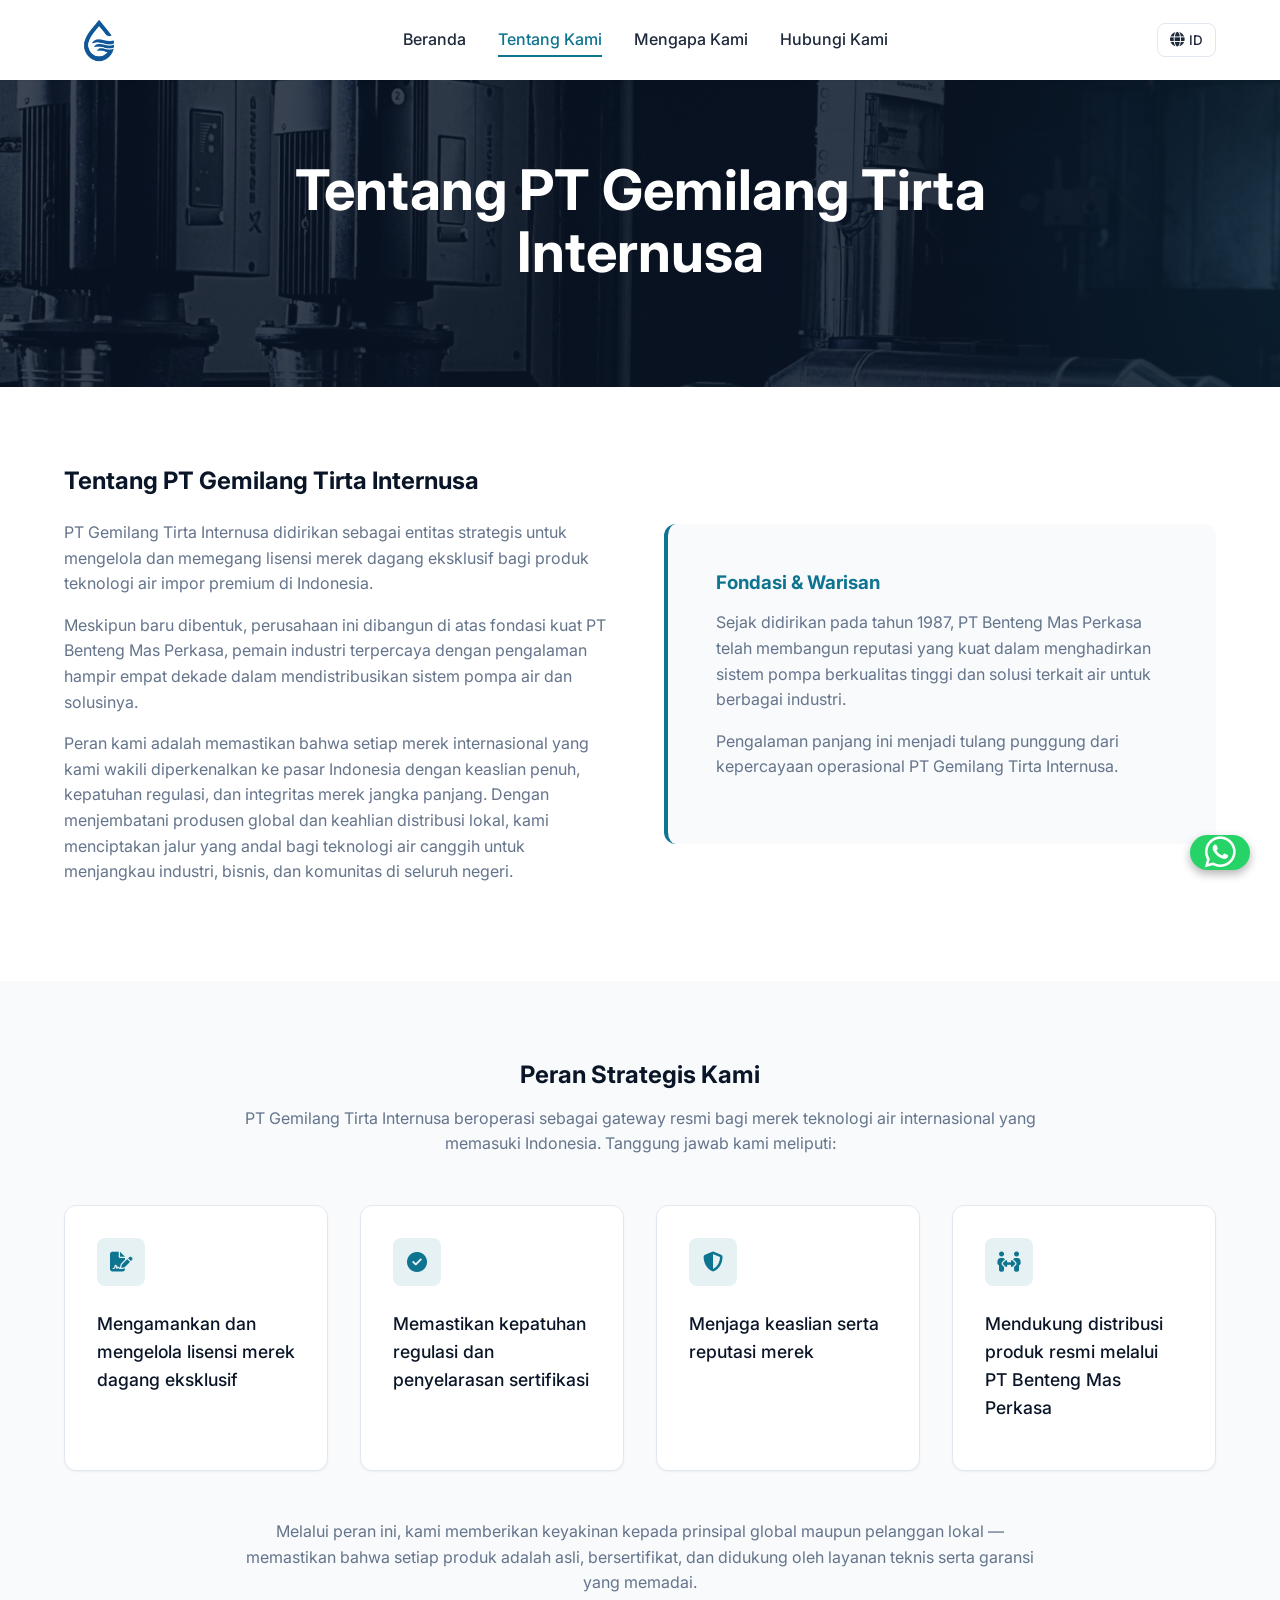
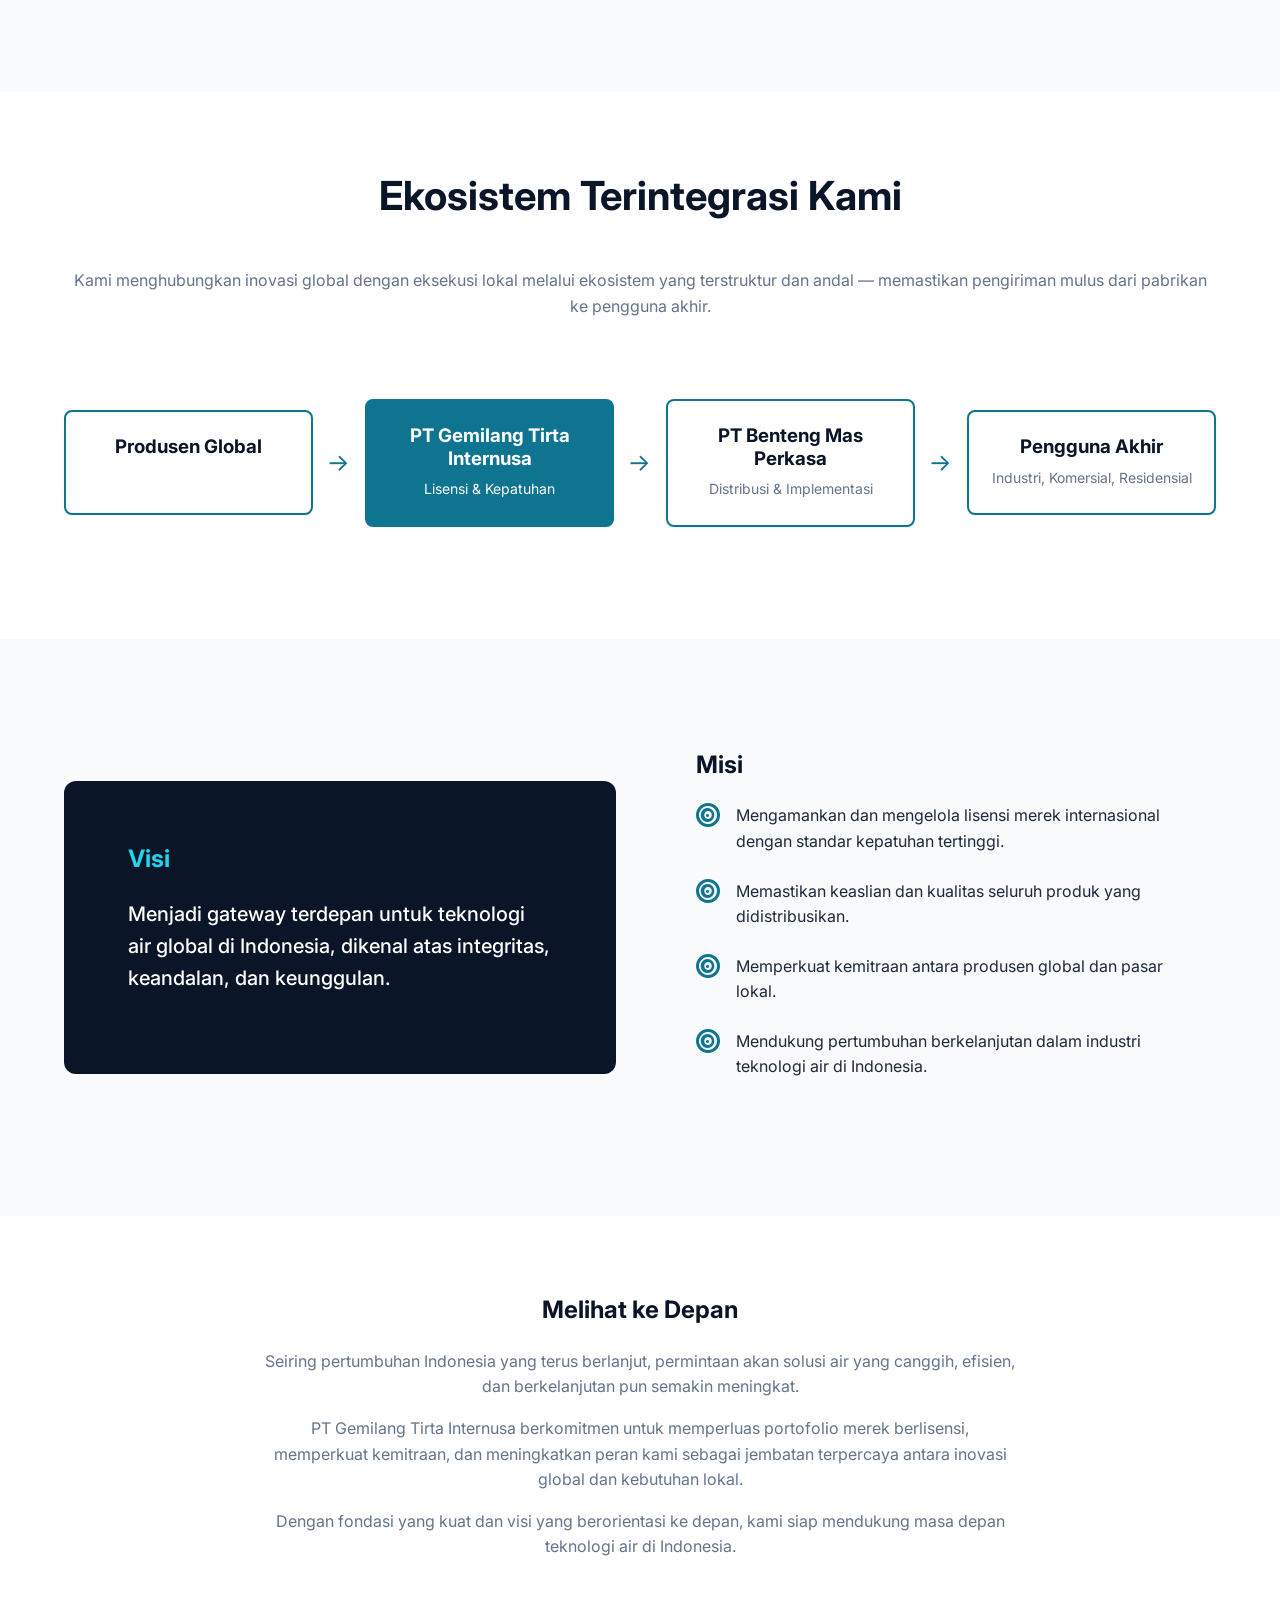
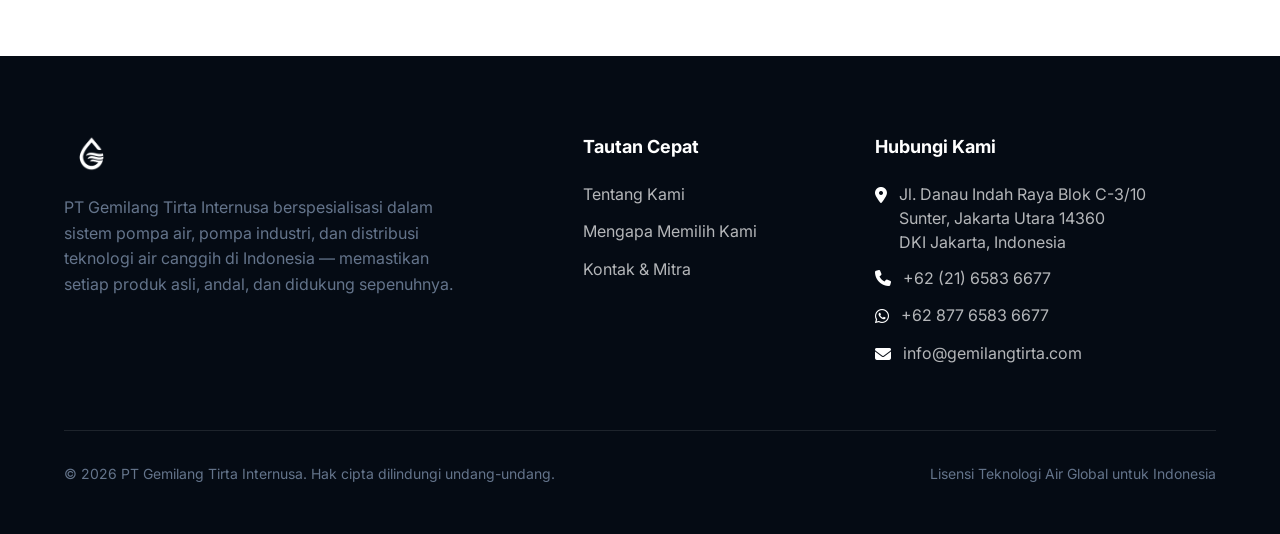
==== commit f2ef2a6e: "fix: increase nav bar height and make footer icons white" ====
--- a/about.html
+++ b/about.html
@@ -17,7 +17,7 @@
   <header class="header">
     <div class="container nav-container">
       <a href="index.html" class="logo-wrapper">
-        <img src="assets/images/Logo GTI.png" alt="GTI Logo">
+        <img src="assets/images/logo-gti.png" alt="GTI Logo">
       </a>
       
       <nav class="nav-menu">
@@ -189,7 +189,7 @@
     <div class="container">
       <div class="footer-top">
         <div class="footer-info">
-          <img src="assets/images/Logo GTI.png" alt="GTI Logo" class="footer-logo">
+          <img src="assets/images/logo-gti.png" alt="GTI Logo" class="footer-logo">
           <p class="footer-desc" data-lang-id="PT Gemilang Tirta Internusa berspesialisasi dalam sistem pompa air, pompa industri, dan distribusi teknologi air canggih di Indonesia — memastikan setiap produk asli, andal, dan didukung sepenuhnya." data-lang-en="PT Gemilang Tirta Internusa specializes in water pump systems, industrial pumps, and advanced water technology distribution in Indonesia, ensuring every product is authentic, reliable, and fully supported.">PT Gemilang Tirta Internusa berspesialisasi dalam sistem pompa air, pompa industri, dan distribusi teknologi air canggih di Indonesia — memastikan setiap produk asli, andal, dan didukung sepenuhnya.</p>
         </div>
         <div class="footer-links">
@@ -205,19 +205,19 @@
           <ul>
             <!-- Updated from PDF -->
             <li style="display: flex; gap: 12px; align-items: flex-start; margin-bottom: 12px;">
-              <i class="fa-solid fa-location-dot" style="margin-top: 5px; color: var(--color-primary);"></i> 
+              <i class="fa-solid fa-location-dot" style="margin-top: 5px; color: var(--color-white);"></i> 
               <div style="line-height: 1.5;">Jl. Danau Indah Raya Blok C-3/10<br>Sunter, Jakarta Utara 14360<br>DKI Jakarta, Indonesia</div>
             </li>
             <li style="display: flex; gap: 12px; align-items: center; margin-bottom: 12px;">
-              <i class="fa-solid fa-phone" style="color: var(--color-primary);"></i> 
+              <i class="fa-solid fa-phone" style="color: var(--color-white);"></i> 
               <span>+62 (21) 6583 6677</span>
             </li>
             <li style="display: flex; gap: 12px; align-items: center; margin-bottom: 12px;">
-              <i class="fa-brands fa-whatsapp" style="color: #25D366;"></i> 
+              <i class="fa-brands fa-whatsapp" style="color: var(--color-white);"></i> 
               <span>+62 877 6583 6677</span>
             </li>
             <li style="display: flex; gap: 12px; align-items: center;">
-              <i class="fa-solid fa-envelope" style="color: var(--color-primary);"></i> 
+              <i class="fa-solid fa-envelope" style="color: var(--color-white);"></i> 
               <span>info@gemilangtirta.com</span>
             </li>
           </ul>
@@ -240,3 +240,5 @@
 </html>
 
 
+
+
--- a/css/style.css
+++ b/css/style.css
@@ -182,7 +182,7 @@
   display: flex;
   justify-content: space-between;
   align-items: center;
-  height: 45px;
+  height: 80px;
 }
 
 .logo-wrapper {
@@ -856,3 +856,4 @@
     font-size: 28px;
   }
 }
+
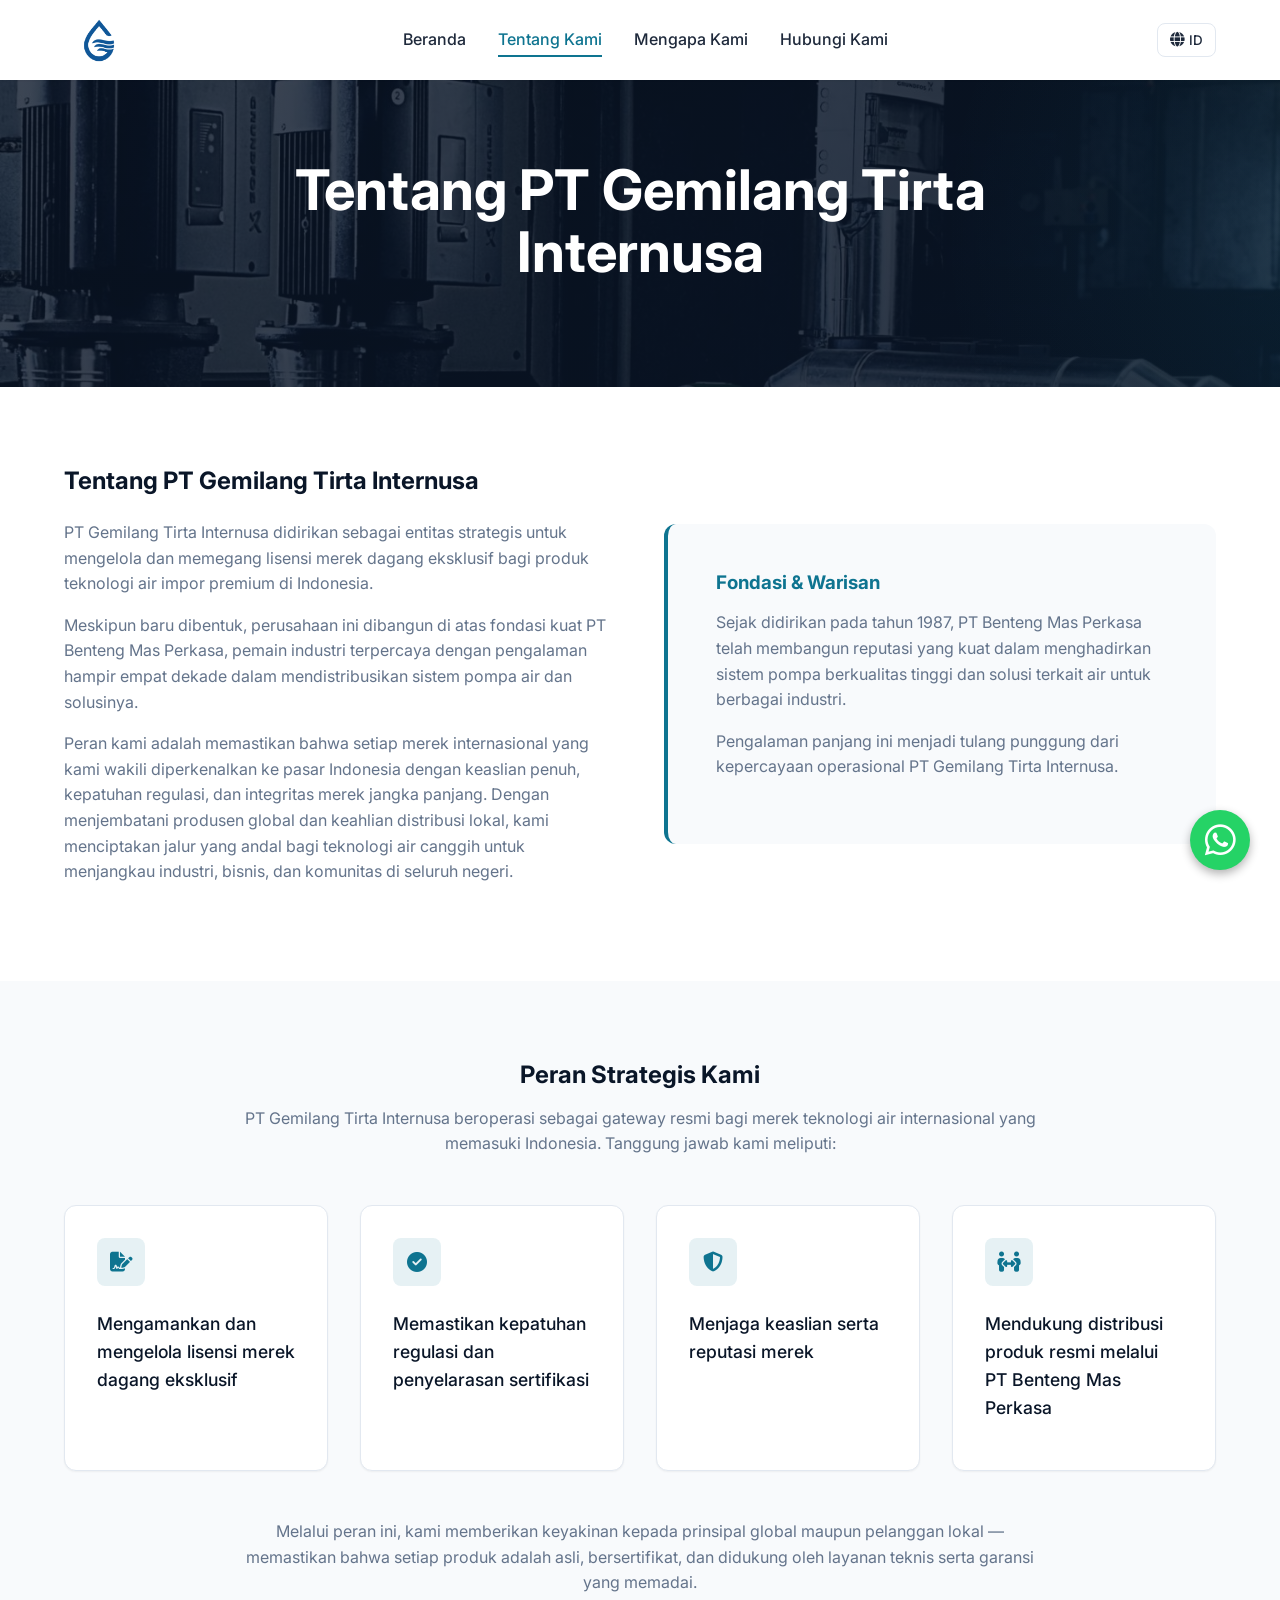
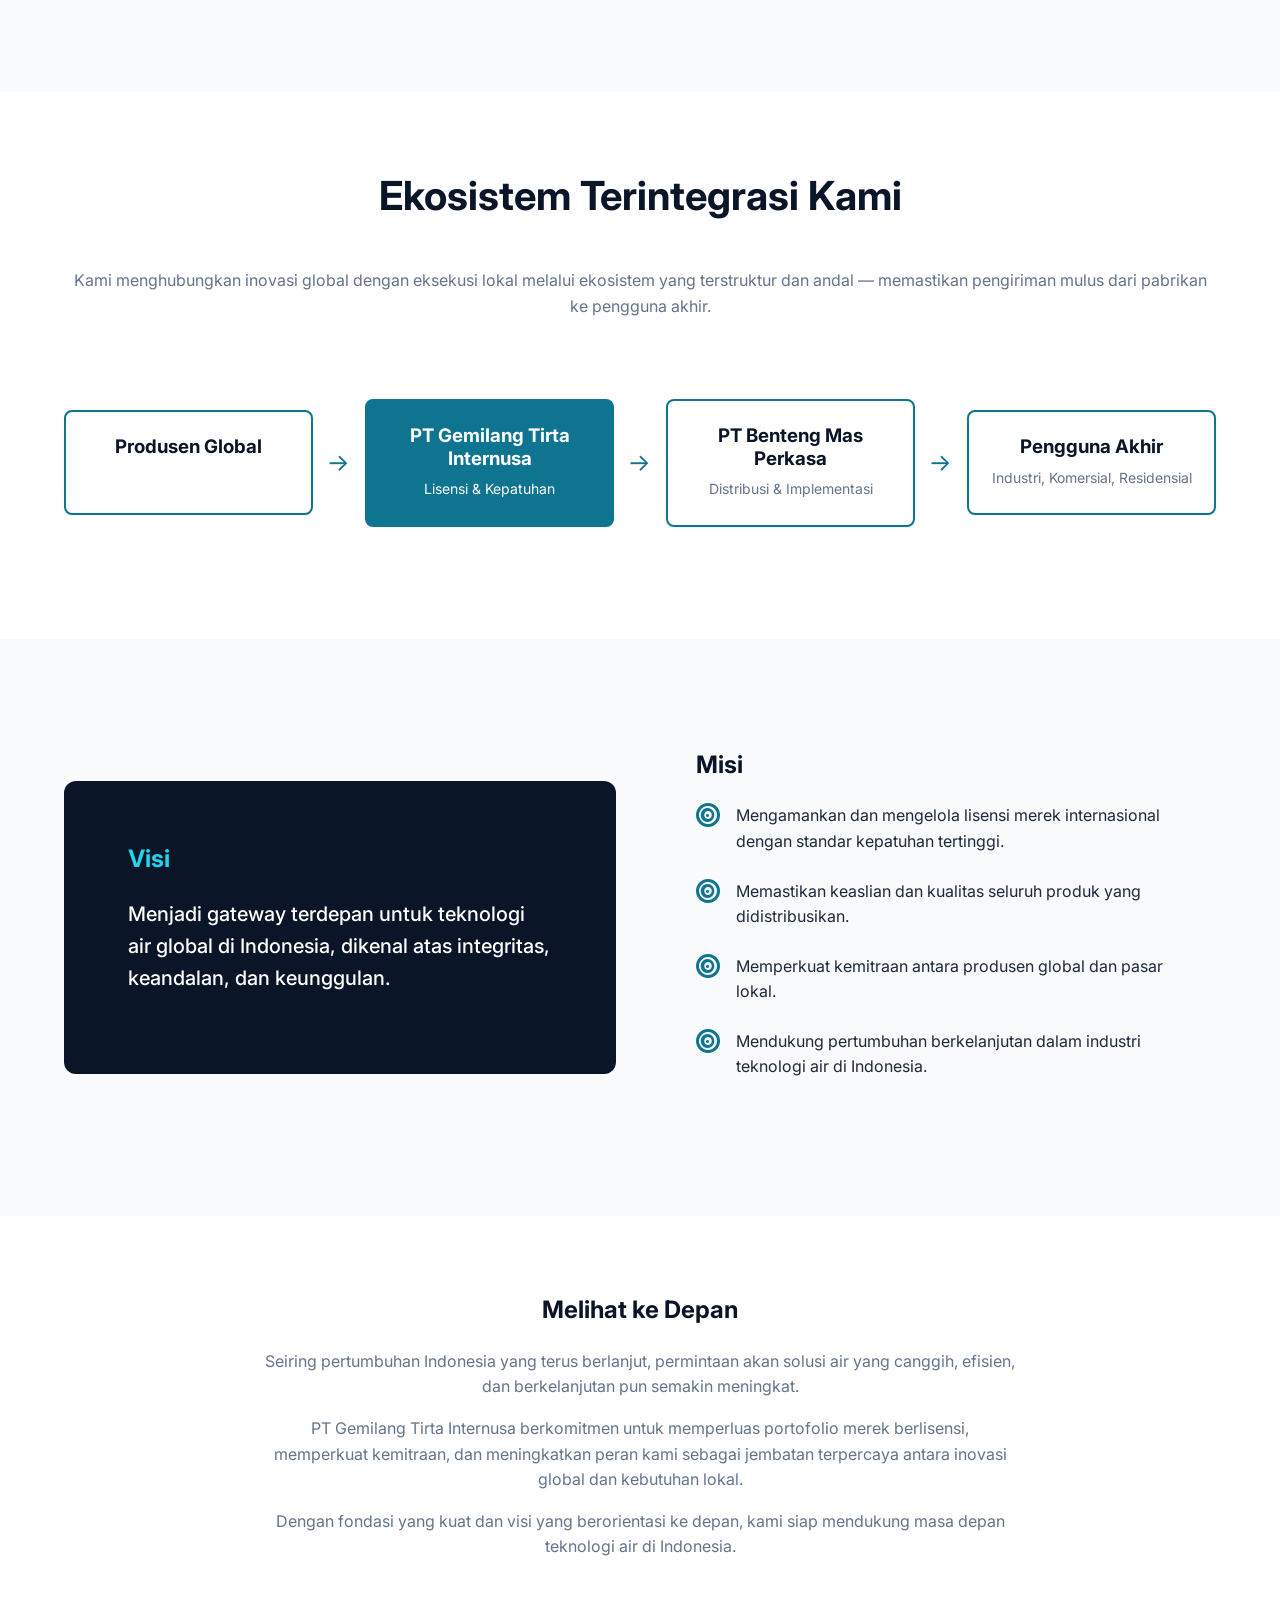
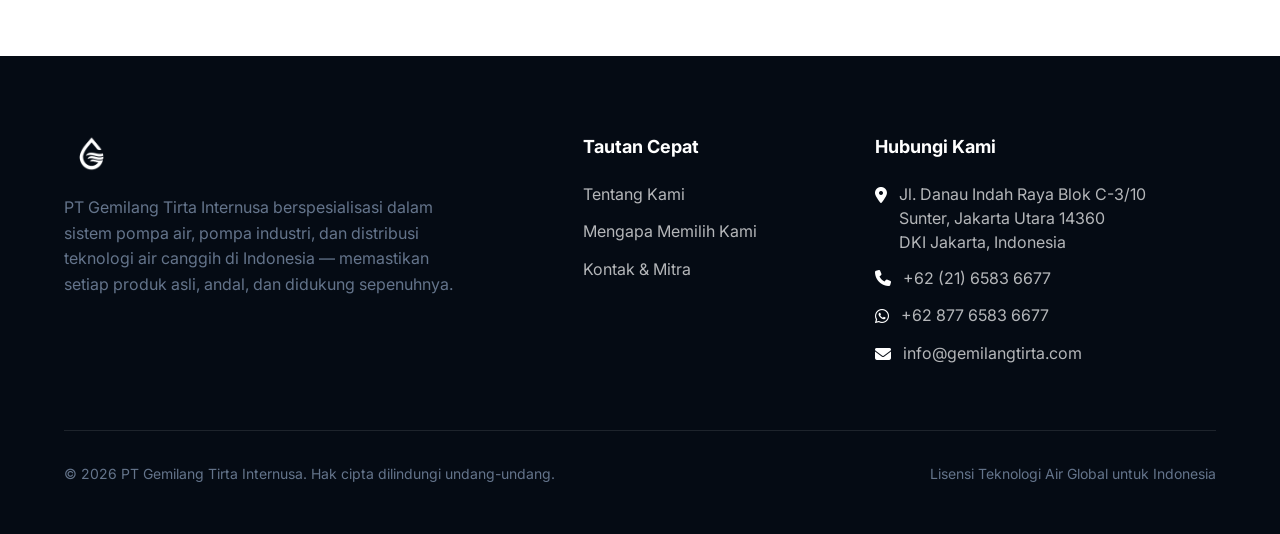
==== commit 27f8db53: "fix: make contact info headers white and fix whatsapp floating button aspect ratio" ====
--- a/about.html
+++ b/about.html
@@ -242,3 +242,4 @@
 
 
 
+
--- a/css/style.css
+++ b/css/style.css
@@ -821,7 +821,7 @@
   bottom: 30px;
   right: 30px;
   width: 60px;
-  height: 35px;
+  height: 60px;
   background-color: #25D366;
   color: white;
   border-radius: 50px;
@@ -857,3 +857,4 @@
   }
 }
 
+
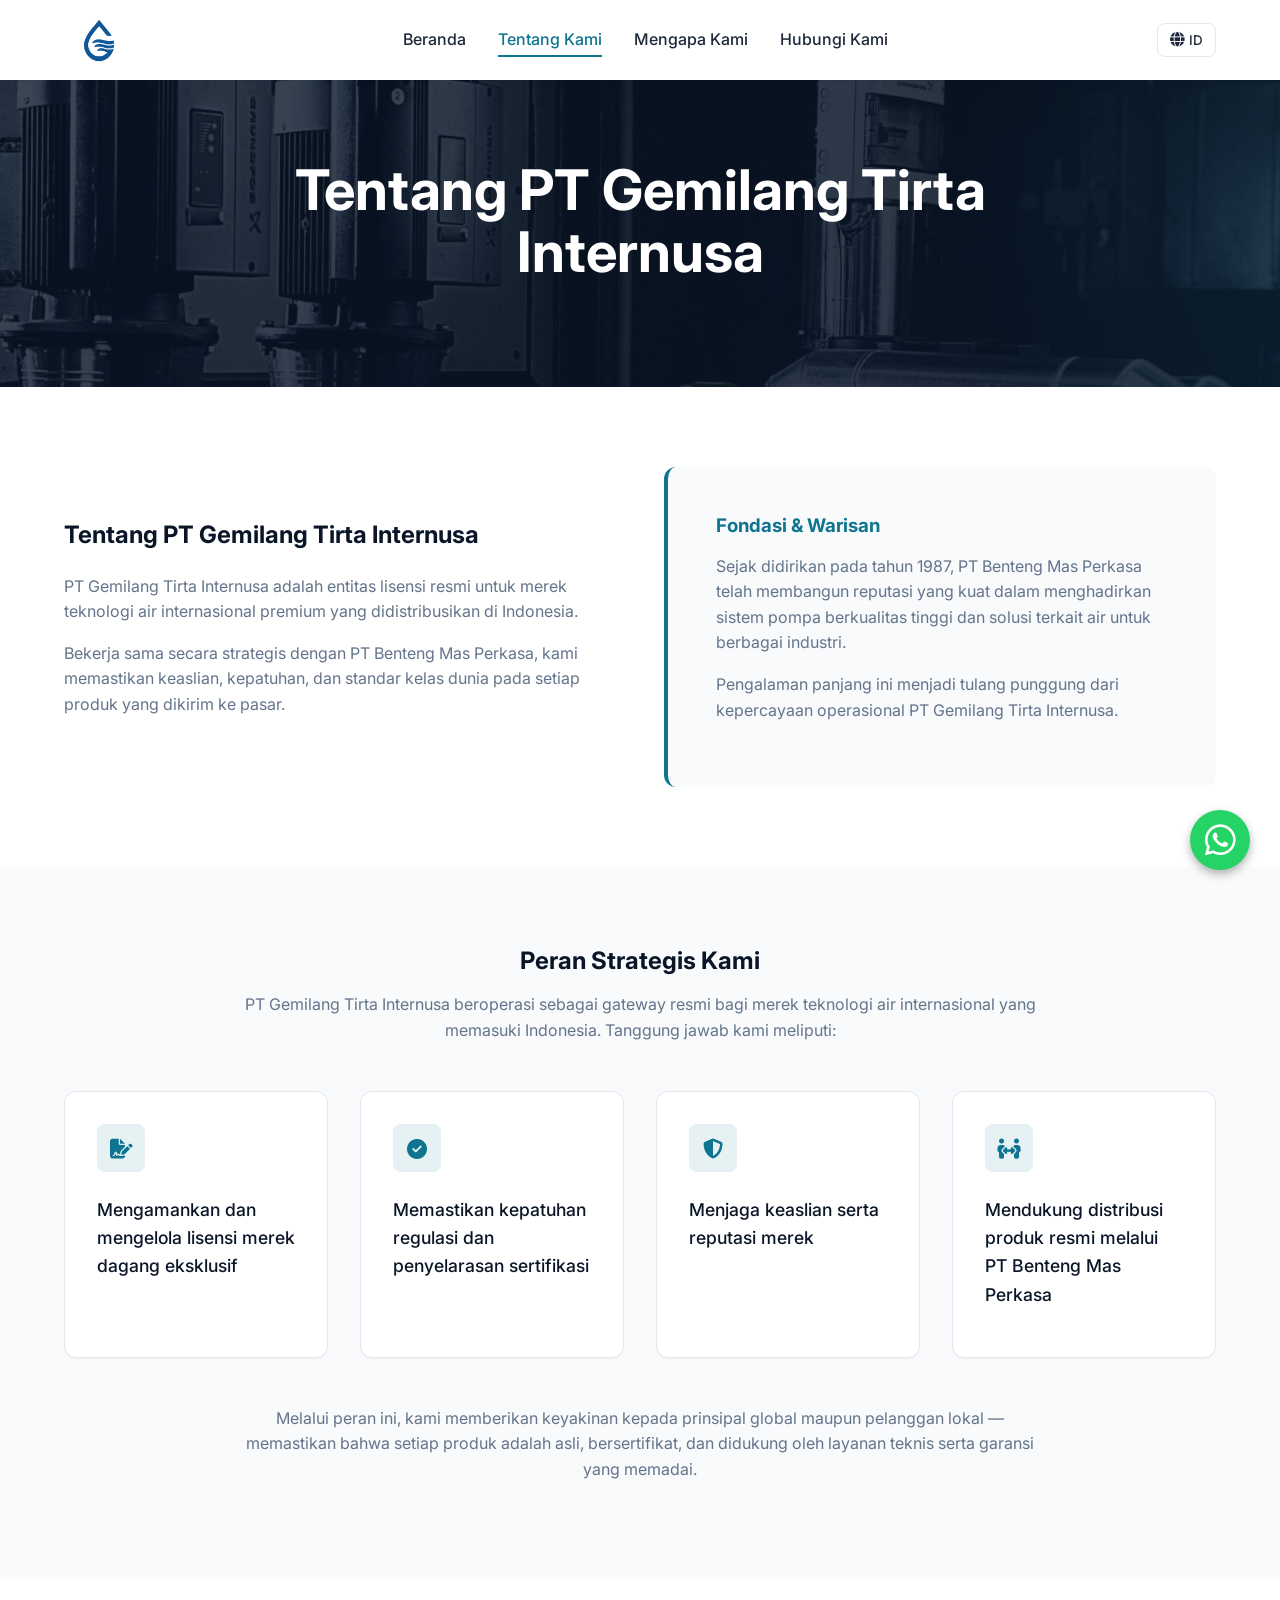
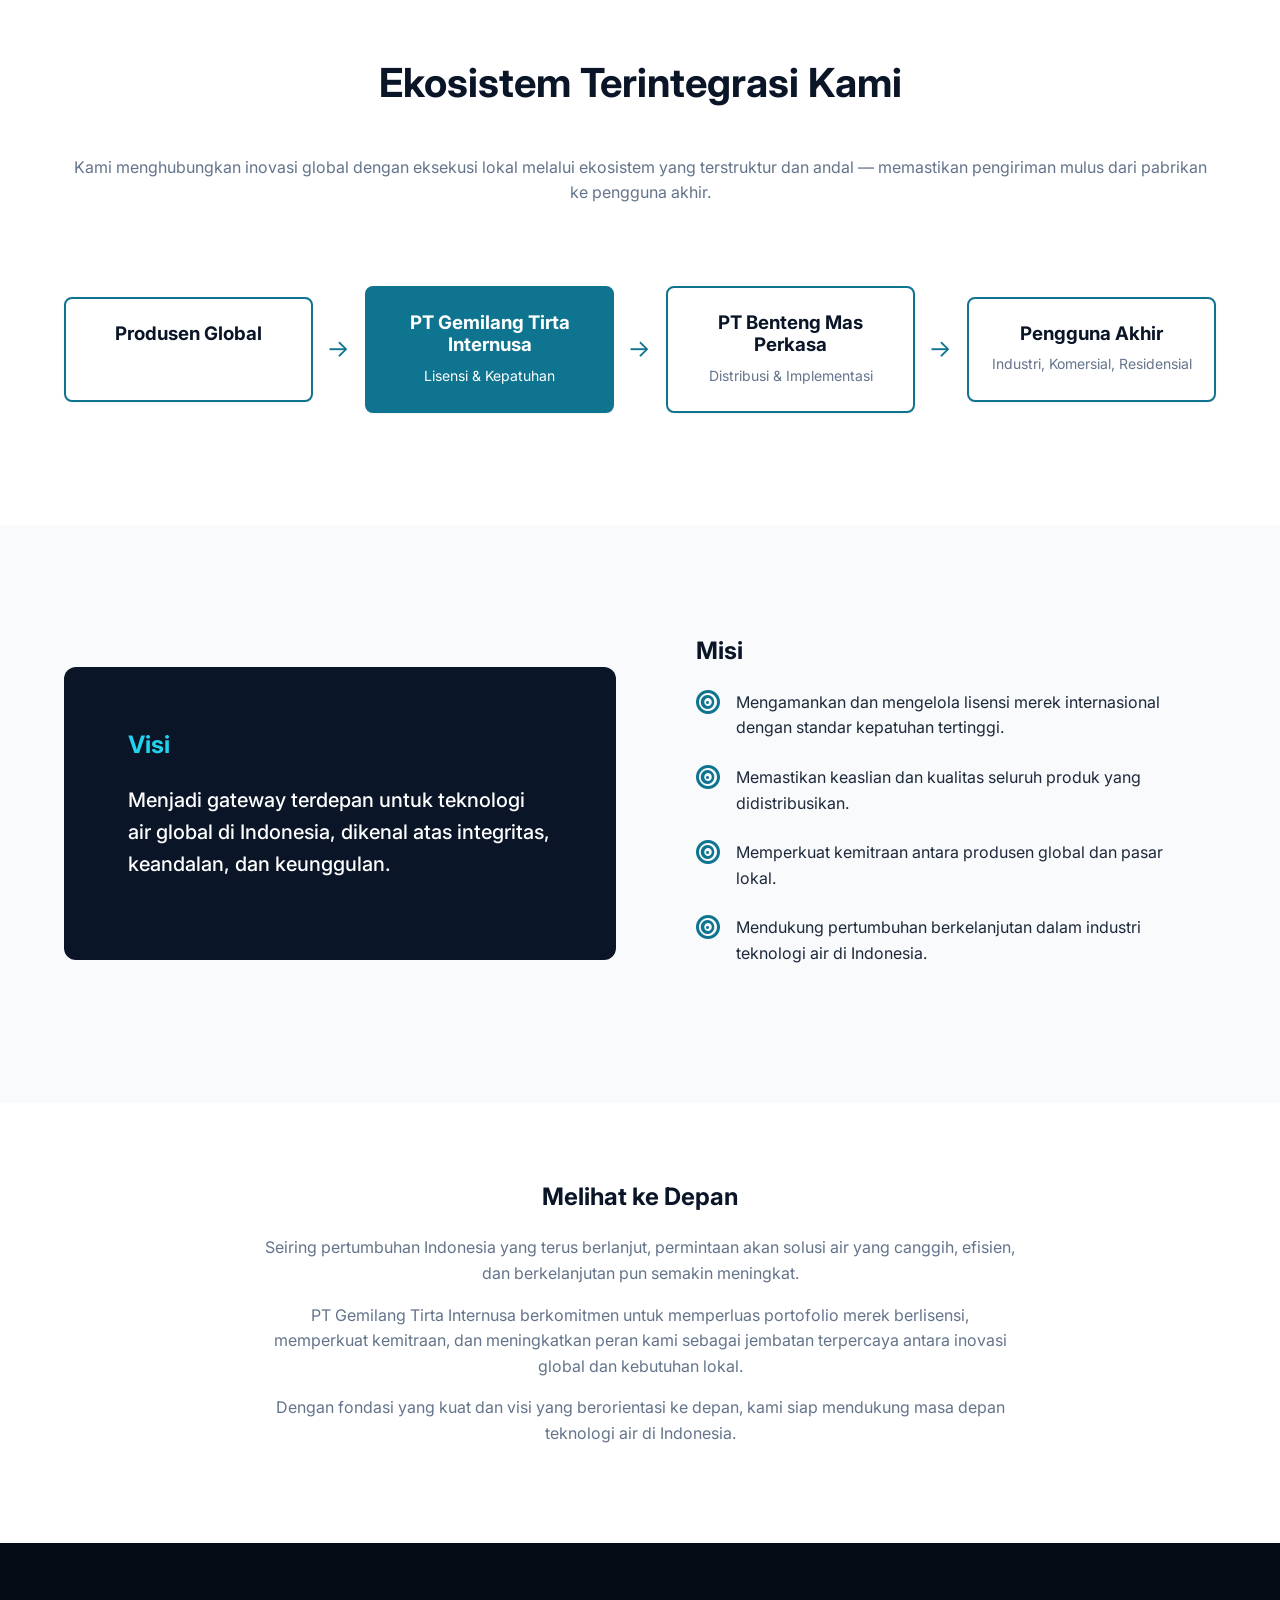
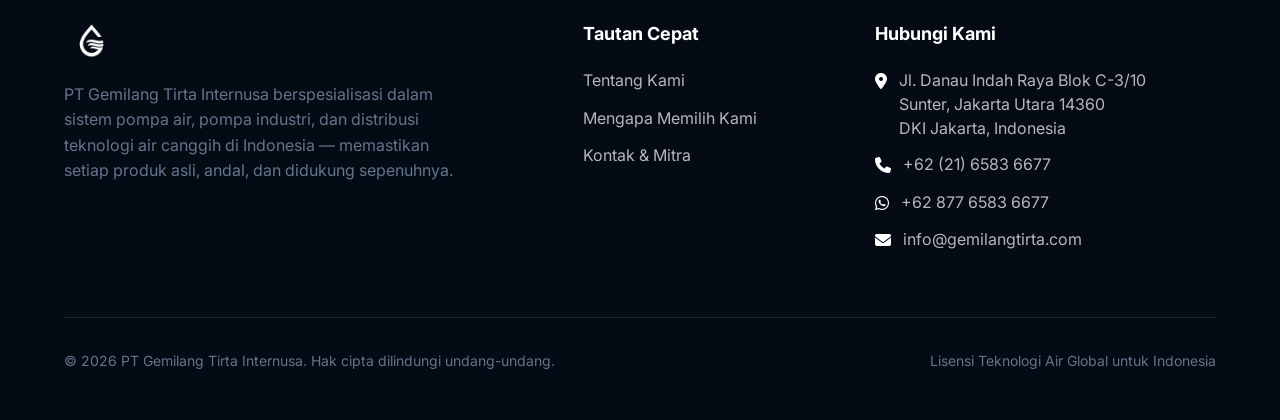
==== commit 23175462: "update: revise About Us copy across both versions to match brief" ====
--- a/about.html
+++ b/about.html
@@ -59,9 +59,8 @@
       <div class="grid-2">
         <div>
           <h2 class="text-primary" style="margin-bottom: 1.5rem;" data-lang-id="Tentang PT Gemilang Tirta Internusa" data-lang-en="About PT Gemilang Tirta Internusa">Tentang PT Gemilang Tirta Internusa</h2>
-          <p data-lang-id="PT Gemilang Tirta Internusa didirikan sebagai entitas strategis untuk mengelola dan memegang lisensi merek dagang eksklusif bagi produk teknologi air impor premium di Indonesia." data-lang-en="PT Gemilang Tirta Internusa was established as a strategic entity to manage and hold exclusive trademark licenses for premium imported water technology products in Indonesia.">PT Gemilang Tirta Internusa didirikan sebagai entitas strategis untuk mengelola dan memegang lisensi merek dagang eksklusif bagi produk teknologi air impor premium di Indonesia.</p>
-          <p data-lang-id="Meskipun baru dibentuk, perusahaan ini dibangun di atas fondasi kuat PT Benteng Mas Perkasa, pemain industri terpercaya dengan pengalaman hampir empat dekade dalam mendistribusikan sistem pompa air dan solusinya." data-lang-en="While newly formed, the company is built upon the strong foundation of PT Benteng Mas Perkasa, a trusted industry player with nearly four decades of experience in distributing water pump systems and solutions.">Meskipun baru dibentuk, perusahaan ini dibangun di atas fondasi kuat PT Benteng Mas Perkasa, pemain industri terpercaya dengan pengalaman hampir empat dekade dalam mendistribusikan sistem pompa air dan solusinya.</p>
-          <p data-lang-id="Peran kami adalah memastikan bahwa setiap merek internasional yang kami wakili diperkenalkan ke pasar Indonesia dengan keaslian penuh, kepatuhan regulasi, dan integritas merek jangka panjang. Dengan menjembatani produsen global dan keahlian distribusi lokal, kami menciptakan jalur yang andal bagi teknologi air canggih untuk menjangkau industri, bisnis, dan komunitas di seluruh negeri." data-lang-en="Our role is to ensure that every international brand we represent is introduced to the Indonesian market with full authenticity, compliance, and long-term brand integrity. By bridging global manufacturers with local distribution expertise, we create a reliable pathway for advanced water technologies to reach industries, businesses, and communities across the country.">Peran kami adalah memastikan bahwa setiap merek internasional yang kami wakili diperkenalkan ke pasar Indonesia dengan keaslian penuh, kepatuhan regulasi, dan integritas merek jangka panjang. Dengan menjembatani produsen global dan keahlian distribusi lokal, kami menciptakan jalur yang andal bagi teknologi air canggih untuk menjangkau industri, bisnis, dan komunitas di seluruh negeri.</p>
+          <p data-lang-id="PT Gemilang Tirta Internusa adalah entitas lisensi resmi untuk merek teknologi air internasional premium yang didistribusikan di Indonesia." data-lang-en="PT Gemilang Tirta Internusa is the official licensing entity for premium international water technology brands distributed in Indonesia.">PT Gemilang Tirta Internusa adalah entitas lisensi resmi untuk merek teknologi air internasional premium yang didistribusikan di Indonesia.</p>
+          <p data-lang-id="Bekerja sama secara strategis dengan PT Benteng Mas Perkasa, kami memastikan keaslian, kepatuhan, dan standar kelas dunia pada setiap produk yang dikirim ke pasar." data-lang-en="Working in strategic partnership with PT Benteng Mas Perkasa, we ensure authenticity, compliance, and world-class standards across every product delivered to the market.">Bekerja sama secara strategis dengan PT Benteng Mas Perkasa, kami memastikan keaslian, kepatuhan, dan standar kelas dunia pada setiap produk yang dikirim ke pasar.</p>
         </div>
         <div style="background-color: var(--color-neutral-light); padding: 3rem; border-radius: var(--radius-lg); border-left: 4px solid var(--color-secondary);">
           <h3 class="text-secondary" data-lang-id="Fondasi & Warisan" data-lang-en="Foundation & Legacy">Fondasi & Warisan</h3>
--- a/css/style.css
+++ b/css/style.css
@@ -310,7 +310,7 @@
 .hero-slider {
   position: relative;
   width: 100%;
-  height: calc(100vh - 90px);
+  height: calc(100vh - 80px);
   min-height: 500px;
   overflow: hidden;
 }
@@ -783,7 +783,7 @@
     top: 90px;
     left: -100%;
     width: 100%;
-    height: calc(100vh - 90px);
+    height: calc(100vh - 80px);
     background-color: var(--color-white);
     flex-direction: column;
     padding: 2rem;
@@ -858,3 +858,4 @@
 }
 
 
+
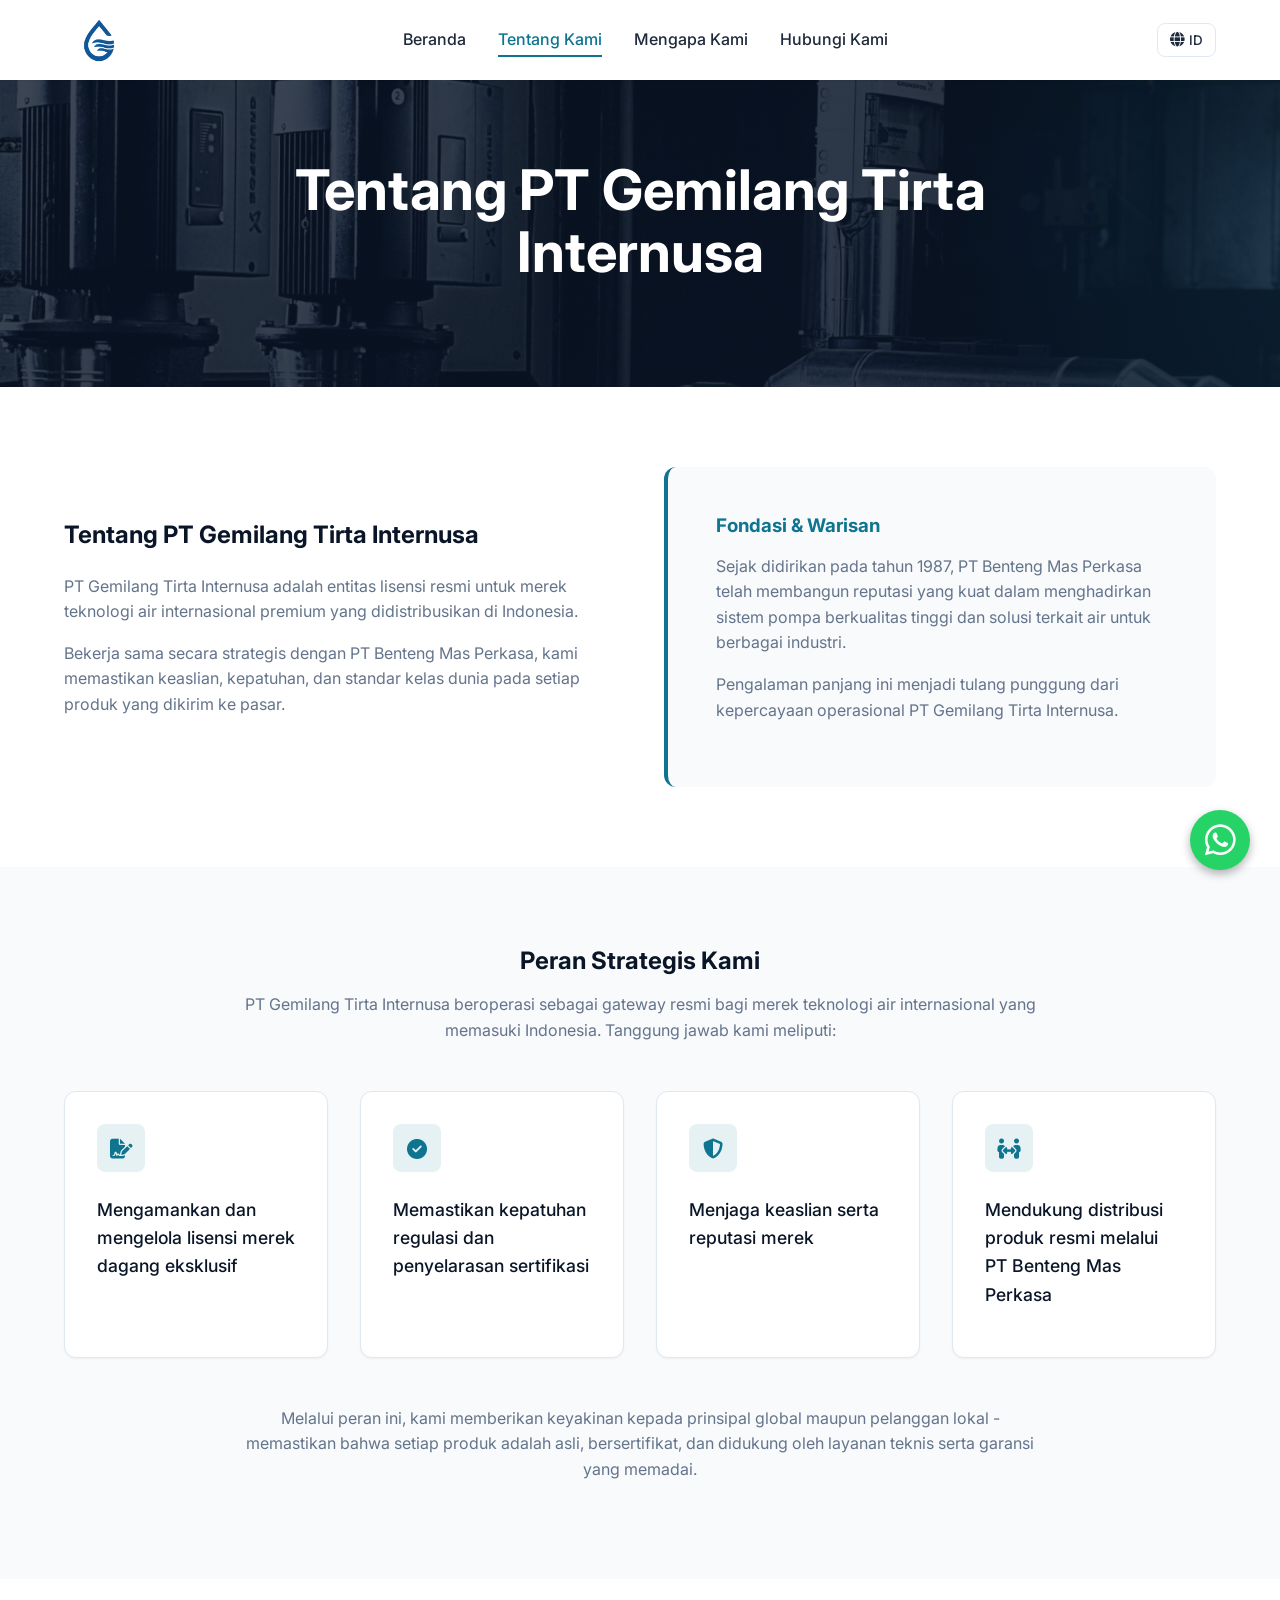
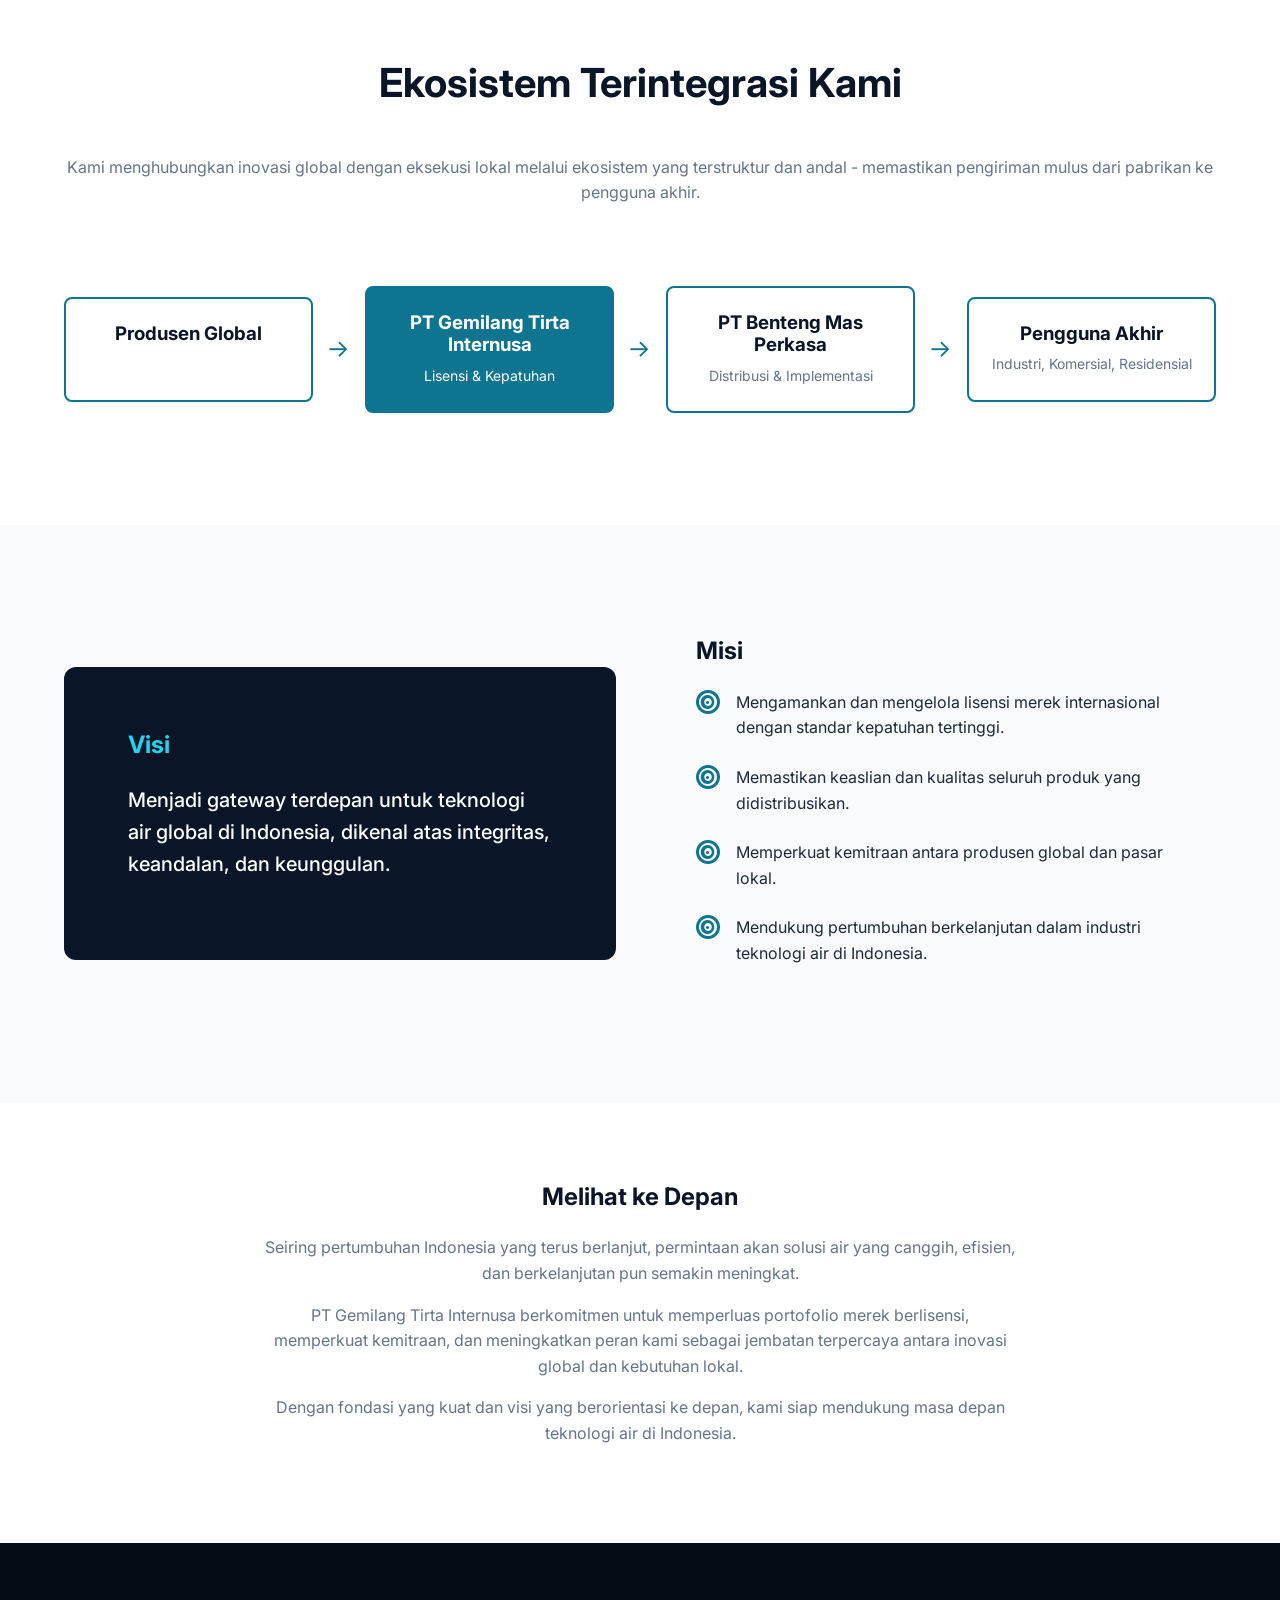
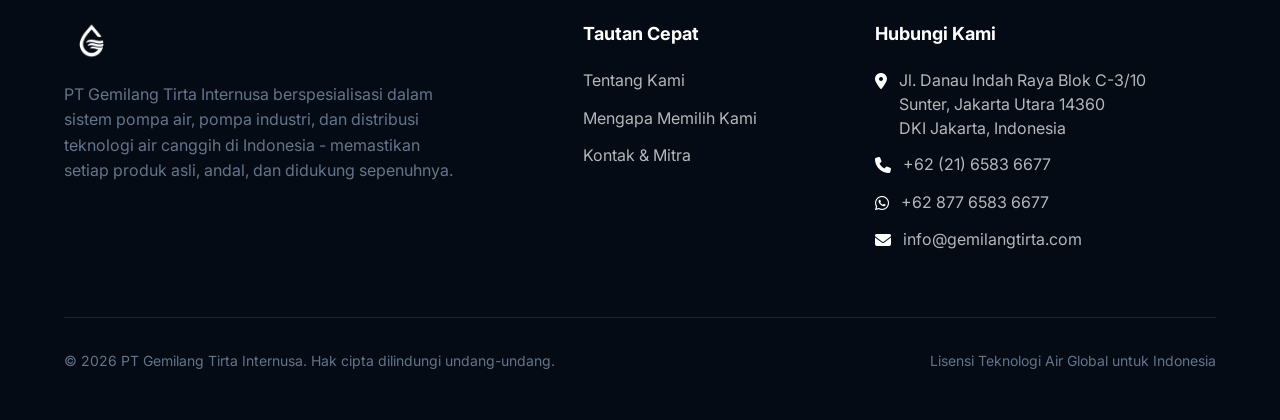
==== commit 4588f25f: "fix: replace all em-dash symbols with standard hyphens as requested" ====
--- a/about.html
+++ b/about.html
@@ -98,7 +98,7 @@
         </div>
       </div>
       
-      <p class="text-center" style="margin-top: 3rem; max-width: 800px; margin-left: auto; margin-right: auto;" data-lang-id="Melalui peran ini, kami memberikan keyakinan kepada prinsipal global maupun pelanggan lokal — memastikan bahwa setiap produk adalah asli, bersertifikat, dan didukung oleh layanan teknis serta garansi yang memadai." data-lang-en="Through this role, we provide confidence to both global principals and local customers — ensuring that every product is genuine, certified, and backed by proper technical and warranty support.">Melalui peran ini, kami memberikan keyakinan kepada prinsipal global maupun pelanggan lokal — memastikan bahwa setiap produk adalah asli, bersertifikat, dan didukung oleh layanan teknis serta garansi yang memadai.</p>
+      <p class="text-center" style="margin-top: 3rem; max-width: 800px; margin-left: auto; margin-right: auto;" data-lang-id="Melalui peran ini, kami memberikan keyakinan kepada prinsipal global maupun pelanggan lokal - memastikan bahwa setiap produk adalah asli, bersertifikat, dan didukung oleh layanan teknis serta garansi yang memadai." data-lang-en="Through this role, we provide confidence to both global principals and local customers - ensuring that every product is genuine, certified, and backed by proper technical and warranty support.">Melalui peran ini, kami memberikan keyakinan kepada prinsipal global maupun pelanggan lokal - memastikan bahwa setiap produk adalah asli, bersertifikat, dan didukung oleh layanan teknis serta garansi yang memadai.</p>
     </div>
   </section>
 
@@ -106,7 +106,7 @@
   <section class="section">
     <div class="container fade-in">
       <h2 class="section-title" data-lang-id="Ekosistem Terintegrasi Kami" data-lang-en="Our Integrated Ecosystem">Ekosistem Terintegrasi Kami</h2>
-      <p class="text-center" style="margin-bottom: 3rem;" data-lang-id="Kami menghubungkan inovasi global dengan eksekusi lokal melalui ekosistem yang terstruktur dan andal — memastikan pengiriman mulus dari pabrikan ke pengguna akhir." data-lang-en="We connect global innovation with local execution through a structured and reliable ecosystem — ensuring seamless delivery from manufacturer to end user.">Kami menghubungkan inovasi global dengan eksekusi lokal melalui ekosistem yang terstruktur dan andal — memastikan pengiriman mulus dari pabrikan ke pengguna akhir.</p>
+      <p class="text-center" style="margin-bottom: 3rem;" data-lang-id="Kami menghubungkan inovasi global dengan eksekusi lokal melalui ekosistem yang terstruktur dan andal - memastikan pengiriman mulus dari pabrikan ke pengguna akhir." data-lang-en="We connect global innovation with local execution through a structured and reliable ecosystem - ensuring seamless delivery from manufacturer to end user.">Kami menghubungkan inovasi global dengan eksekusi lokal melalui ekosistem yang terstruktur dan andal - memastikan pengiriman mulus dari pabrikan ke pengguna akhir.</p>
       
       <div class="ecosystem-container">
         <div class="ecosystem-flow">
@@ -189,7 +189,7 @@
       <div class="footer-top">
         <div class="footer-info">
           <img src="assets/images/logo-gti.png" alt="GTI Logo" class="footer-logo">
-          <p class="footer-desc" data-lang-id="PT Gemilang Tirta Internusa berspesialisasi dalam sistem pompa air, pompa industri, dan distribusi teknologi air canggih di Indonesia — memastikan setiap produk asli, andal, dan didukung sepenuhnya." data-lang-en="PT Gemilang Tirta Internusa specializes in water pump systems, industrial pumps, and advanced water technology distribution in Indonesia, ensuring every product is authentic, reliable, and fully supported.">PT Gemilang Tirta Internusa berspesialisasi dalam sistem pompa air, pompa industri, dan distribusi teknologi air canggih di Indonesia — memastikan setiap produk asli, andal, dan didukung sepenuhnya.</p>
+          <p class="footer-desc" data-lang-id="PT Gemilang Tirta Internusa berspesialisasi dalam sistem pompa air, pompa industri, dan distribusi teknologi air canggih di Indonesia - memastikan setiap produk asli, andal, dan didukung sepenuhnya." data-lang-en="PT Gemilang Tirta Internusa specializes in water pump systems, industrial pumps, and advanced water technology distribution in Indonesia, ensuring every product is authentic, reliable, and fully supported.">PT Gemilang Tirta Internusa berspesialisasi dalam sistem pompa air, pompa industri, dan distribusi teknologi air canggih di Indonesia - memastikan setiap produk asli, andal, dan didukung sepenuhnya.</p>
         </div>
         <div class="footer-links">
           <h4 data-lang-id="Tautan Cepat" data-lang-en="Quick Links">Tautan Cepat</h4>
